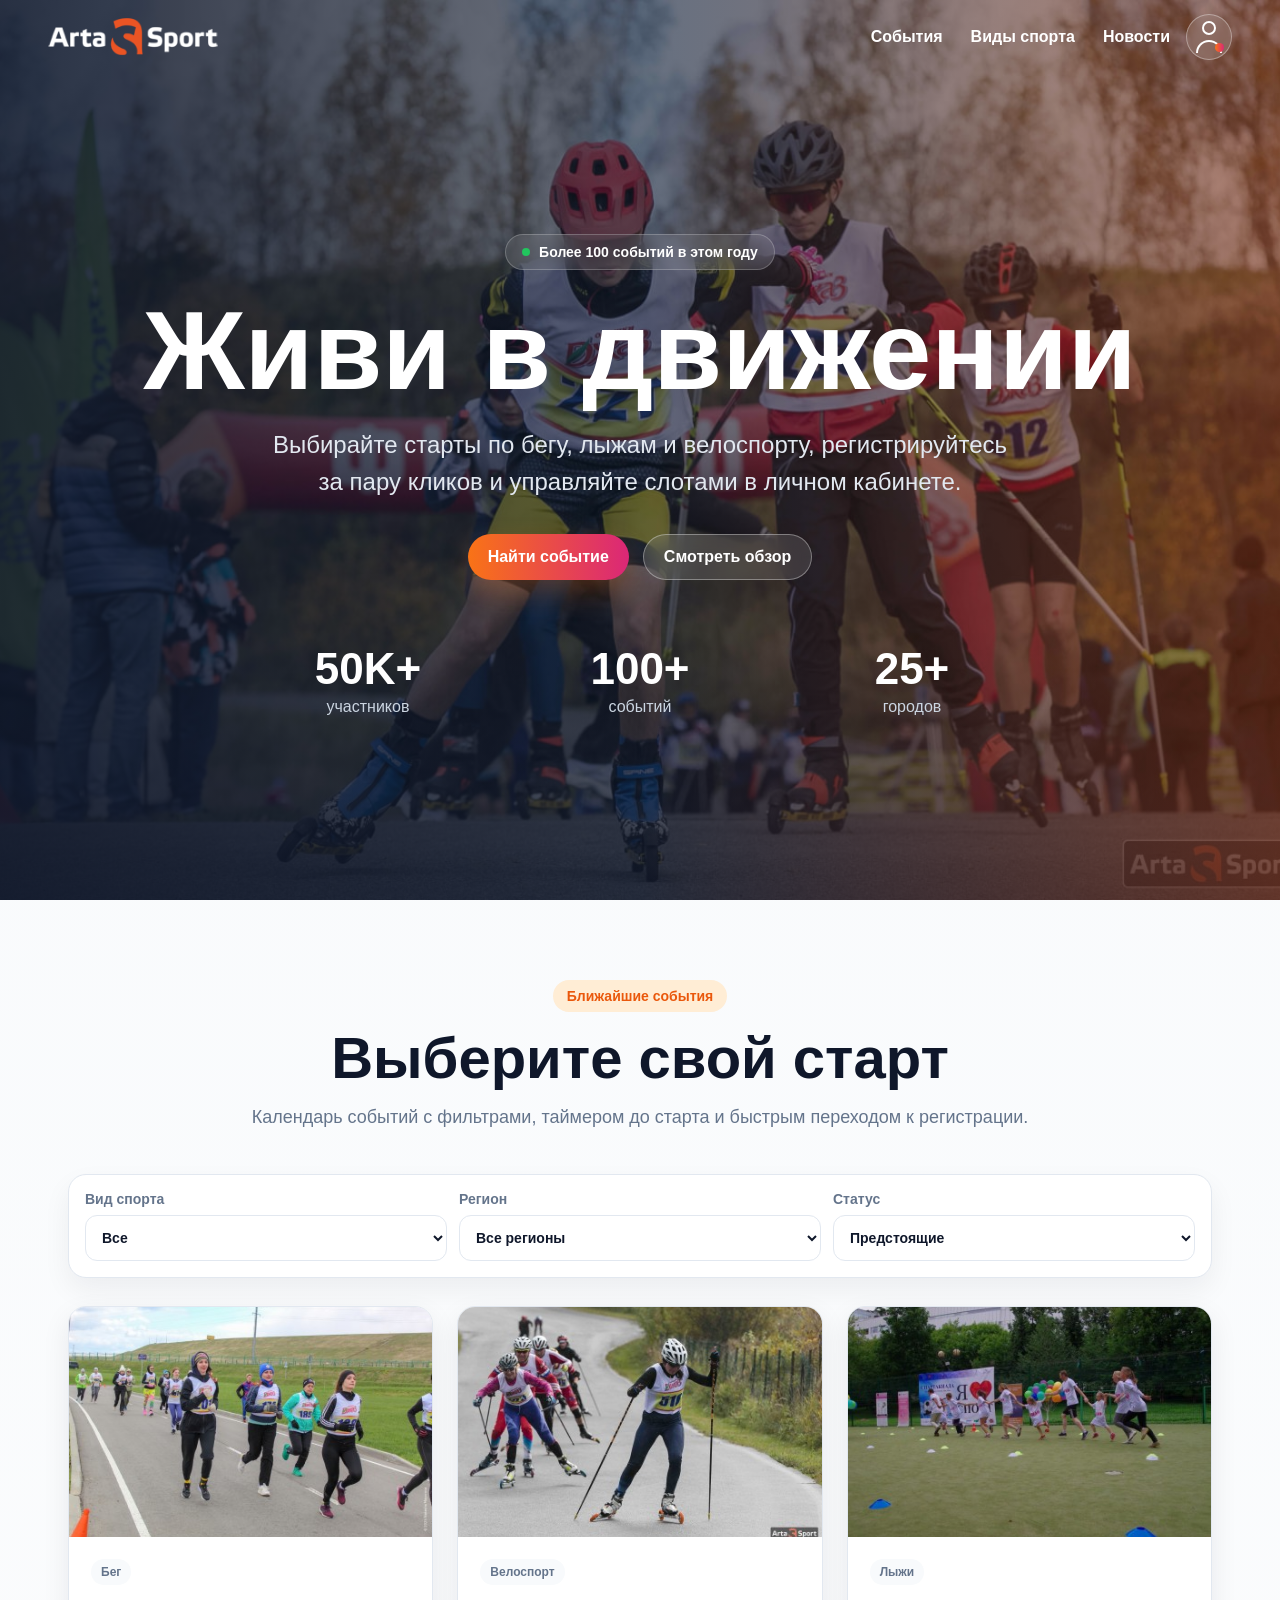
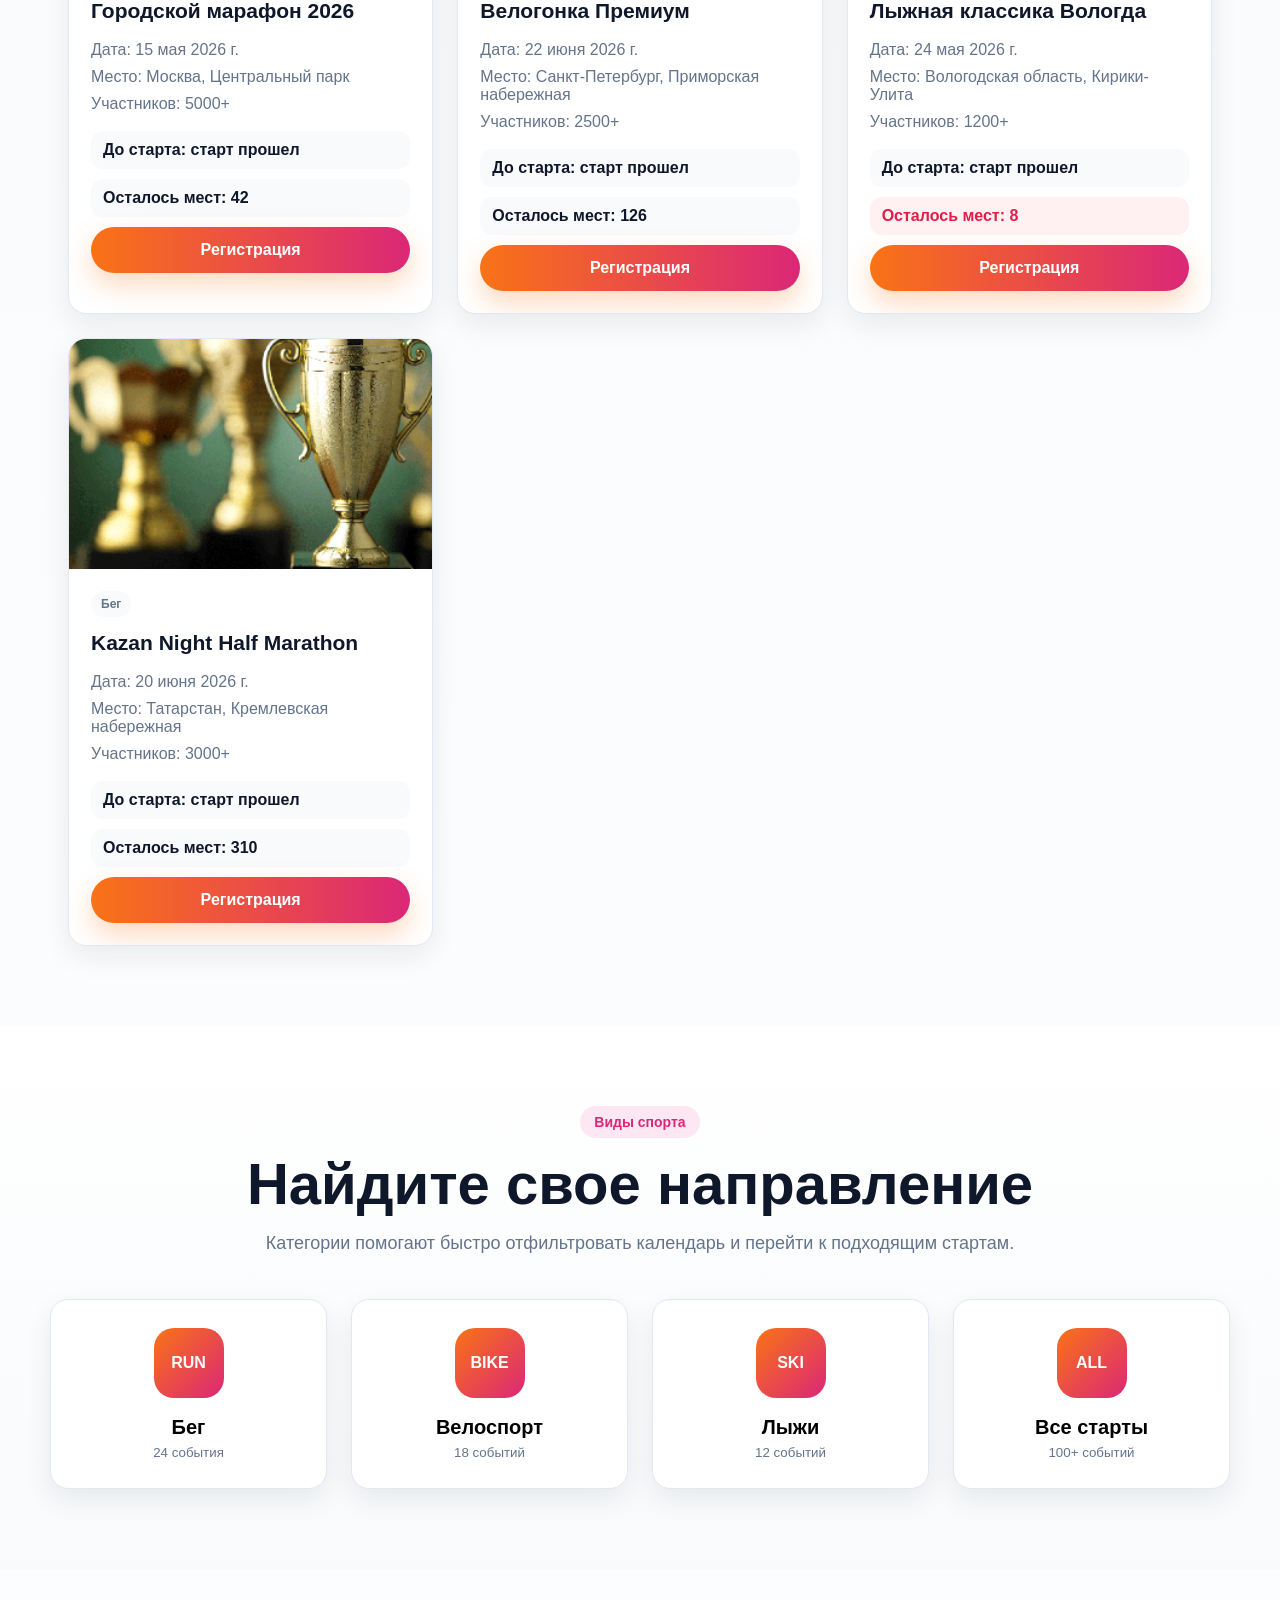
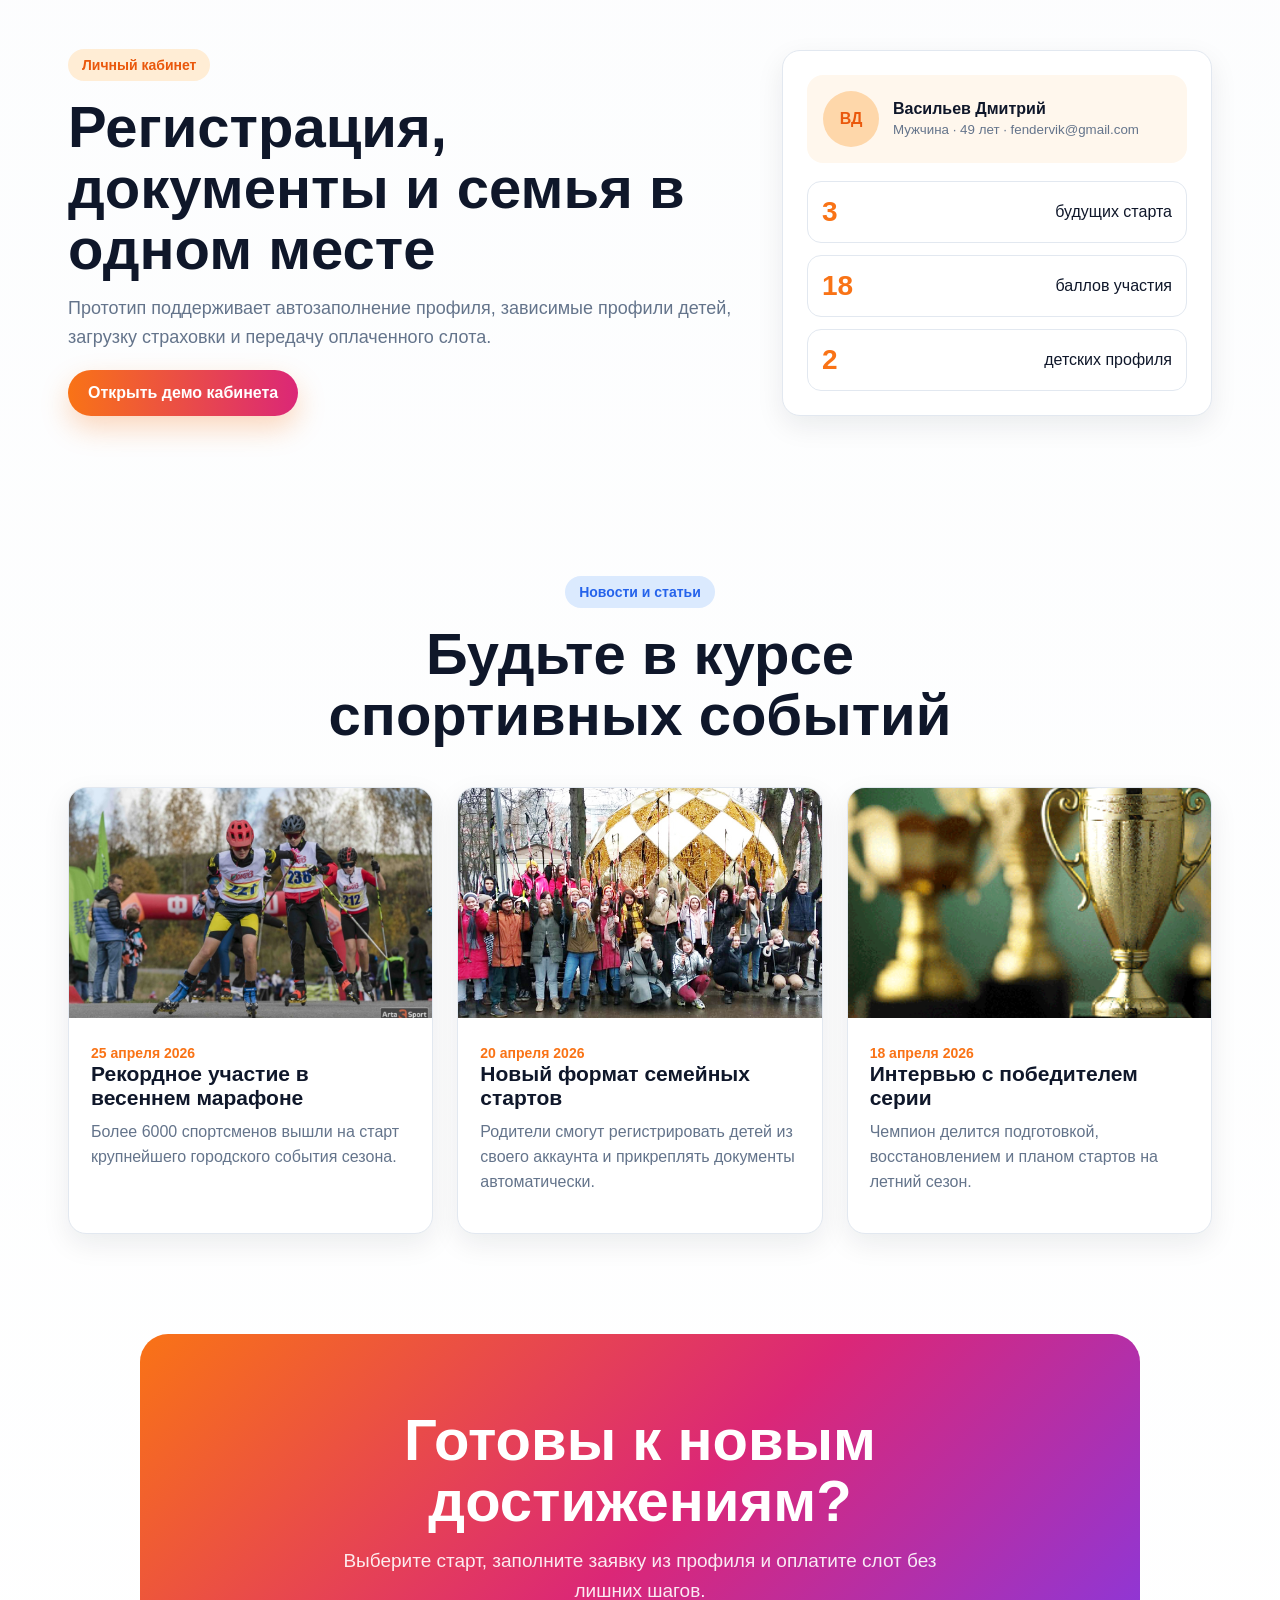
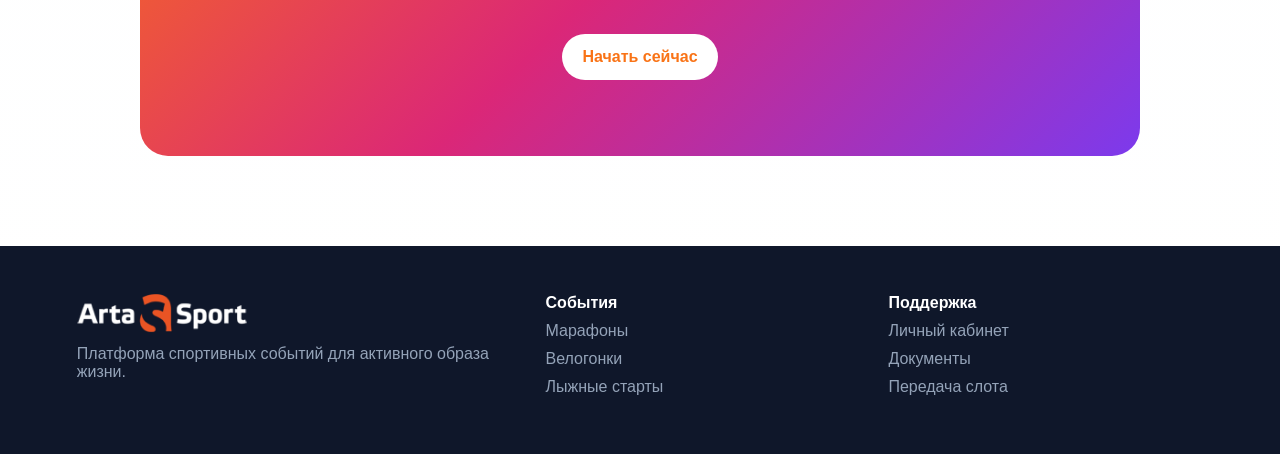
==== index.html @ 7f474906 "Add files via upload" ====
<!doctype html>
<html lang="ru">
<head>
  <meta charset="utf-8">
  <meta name="viewport" content="width=device-width, initial-scale=1">
  <title>ARTA Sport — спортивные события</title>
  <link rel="stylesheet" href="prototype.css">
</head>
<body class="home-page">
  <header class="site-header">
    <a class="brand" href="#top" aria-label="ARTA Sport">
      <img class="logo-img" src="src/logo_1.png" alt="Arta Sport">
    </a>
    <nav class="desktop-nav" aria-label="Основная навигация">
      <a href="#events">События</a>
      <a href="#sports">Виды спорта</a>
      <a href="#news">Новости</a>
    </nav>
    <div class="account-menu">
      <button class="account-icon" type="button" aria-label="Личный кабинет" aria-expanded="false">
        <span></span>
      </button>
      <div class="account-dropdown" aria-label="Меню личного кабинета">
        <a class="account-primary" href="lk.html">Открыть личный кабинет</a>
        <a href="lk.html#profile">Профиль</a>
        <a href="lk.html#documents">Документы</a>
        <a href="lk.html#registrations">Регистрации</a>
      </div>
    </div>
    <button class="menu-toggle" type="button" aria-label="Открыть меню">☰</button>
  </header>

  <nav class="mobile-menu" aria-label="Мобильная навигация">
    <a href="#events">События</a>
    <a href="#sports">Виды спорта</a>
    <a href="#news">Новости</a>
    <a href="lk.html">Личный кабинет</a>
  </nav>

  <main id="top">
    <section class="hero">
      <div class="hero-media">
        <img src="src/imports/1440WLight/12c1e2c7563da31303ab1c49523794c71ae6664c.png" alt="Спортивный старт">
      </div>
      <div class="hero-overlay"></div>
      <div class="hero-content">
        <p class="hero-pill"><span></span> Более 100 событий в этом году</p>
        <h1>Живи в движении</h1>
        <p class="hero-text">Выбирайте старты по бегу, лыжам и велоспорту, регистрируйтесь за пару кликов и управляйте слотами в личном кабинете.</p>
        <div class="hero-actions">
          <button class="primary-btn" type="button" data-scroll="#events">Найти событие</button>
          <button class="glass-btn" type="button" data-open-modal="video">Смотреть обзор</button>
        </div>
        <div class="hero-stats">
          <div><strong>50K+</strong><span>участников</span></div>
          <div><strong>100+</strong><span>событий</span></div>
          <div><strong>25+</strong><span>городов</span></div>
        </div>
      </div>
    </section>

    <section class="section" id="events">
      <div class="section-head">
        <p class="label">Ближайшие события</p>
        <h2>Выберите свой старт</h2>
        <p>Календарь событий с фильтрами, таймером до старта и быстрым переходом к регистрации.</p>
      </div>

      <form class="filters" id="eventFilters">
        <label>Вид спорта
          <select id="sportFilter">
            <option value="all">Все</option>
            <option value="run">Бег</option>
            <option value="bike">Велоспорт</option>
            <option value="ski">Лыжи</option>
          </select>
        </label>
        <label>Регион
          <select id="regionFilter">
            <option value="all">Все регионы</option>
          </select>
        </label>
        <label>Статус
          <select id="statusFilter">
            <option value="upcoming">Предстоящие</option>
            <option value="past">Прошедшие</option>
            <option value="all">Все</option>
          </select>
        </label>
      </form>

      <div class="event-grid" id="eventGrid"></div>
    </section>

    <section class="section sports-section" id="sports">
      <div class="section-head">
        <p class="label pink">Виды спорта</p>
        <h2>Найдите свое направление</h2>
        <p>Категории помогают быстро отфильтровать календарь и перейти к подходящим стартам.</p>
      </div>
      <div class="sports-grid">
        <button class="sport-card" type="button" data-sport="run"><span>RUN</span><strong>Бег</strong><small>24 события</small></button>
        <button class="sport-card" type="button" data-sport="bike"><span>BIKE</span><strong>Велоспорт</strong><small>18 событий</small></button>
        <button class="sport-card" type="button" data-sport="ski"><span>SKI</span><strong>Лыжи</strong><small>12 событий</small></button>
        <button class="sport-card" type="button" data-sport="all"><span>ALL</span><strong>Все старты</strong><small>100+ событий</small></button>
      </div>
    </section>

    <section class="section account-preview" id="account">
      <div class="account-copy">
        <p class="label">Личный кабинет</p>
        <h2>Регистрация, документы и семья в одном месте</h2>
        <p>Прототип поддерживает автозаполнение профиля, зависимые профили детей, загрузку страховки и передачу оплаченного слота.</p>
        <button class="primary-btn" type="button" data-open-modal="account">Открыть демо кабинета</button>
      </div>
      <div class="preview-account-card">
        <div class="profile-line">
          <span>ВД</span>
          <div><strong>Васильев Дмитрий</strong><small>Мужчина · 49 лет · fendervik@gmail.com</small></div>
        </div>
        <div class="account-list">
          <div><strong>3</strong><span>будущих старта</span></div>
          <div><strong>18</strong><span>баллов участия</span></div>
          <div><strong>2</strong><span>детских профиля</span></div>
        </div>
      </div>
    </section>

    <section class="section" id="news">
      <div class="section-head">
        <p class="label blue">Новости и статьи</p>
        <h2>Будьте в курсе спортивных событий</h2>
      </div>
      <div class="news-grid">
        <article class="news-card">
          <img src="src/imports/1440WLight/6dd98ca0acaa339e158726df226104416d0648b6.png" alt="Участники на финише">
          <div><time>25 апреля 2026</time><h3>Рекордное участие в весеннем марафоне</h3><p>Более 6000 спортсменов вышли на старт крупнейшего городского события сезона.</p></div>
        </article>
        <article class="news-card">
          <img src="src/imports/1440WLight/70709b4fe4f01449ab339feb2339804b4a1bdff2.png" alt="Спортивная площадка">
          <div><time>20 апреля 2026</time><h3>Новый формат семейных стартов</h3><p>Родители смогут регистрировать детей из своего аккаунта и прикреплять документы автоматически.</p></div>
        </article>
        <article class="news-card">
          <img src="src/imports/1440WLight/453815ae6aaca94cfa7ba9935a5657c4abddffea.png" alt="Спортсмены">
          <div><time>18 апреля 2026</time><h3>Интервью с победителем серии</h3><p>Чемпион делится подготовкой, восстановлением и планом стартов на летний сезон.</p></div>
        </article>
      </div>
    </section>

    <section class="cta">
      <h2>Готовы к новым достижениям?</h2>
      <p>Выберите старт, заполните заявку из профиля и оплатите слот без лишних шагов.</p>
      <button class="light-btn" type="button" data-scroll="#events">Начать сейчас</button>
    </section>
  </main>

  <footer class="site-footer">
    <div>
      <img class="logo-img footer-logo" src="src/logo_1.png" alt="Arta Sport">
      <p>Платформа спортивных событий для активного образа жизни.</p>
    </div>
    <div>
      <strong>События</strong>
      <a href="#events">Марафоны</a>
      <a href="#events">Велогонки</a>
      <a href="#events">Лыжные старты</a>
    </div>
    <div>
      <strong>Поддержка</strong>
      <a href="#account">Личный кабинет</a>
      <a href="#account">Документы</a>
      <a href="#account">Передача слота</a>
    </div>
  </footer>

  <div class="modal" id="modal" aria-hidden="true">
    <div class="modal-backdrop" data-close-modal></div>
    <div class="modal-card">
      <button class="modal-close" type="button" data-close-modal aria-label="Закрыть">×</button>
      <h2 id="modalTitle"></h2>
      <div id="modalBody"></div>
    </div>
  </div>

  <div class="toast" id="toast" role="status" aria-live="polite"></div>

  <script src="https://code.jquery.com/jquery-3.7.1.min.js"></script>
  <script>
    window.jQuery || document.write('<script src="prototype-jquery-fallback.js"><\/script>');
  </script>
  <script src="prototype.js"></script>
</body>
</html>
---- prototype.css ----
﻿:root {
  --bg: #f8fafc;
  --ink: #0f172a;
  --muted: #64748b;
  --line: #e2e8f0;
  --orange: #f97316;
  --pink: #db2777;
  --blue: #2563eb;
  --green: #16a34a;
  --card: #ffffff;
  --radius: 18px;
  --shadow: 0 20px 45px rgba(15, 23, 42, .12);
}

* {
  box-sizing: border-box;
}

html {
  scroll-behavior: smooth;
}

body {
  margin: 0;
  background: linear-gradient(180deg, #f8fafc, #ffffff);
  color: var(--ink);
  font-family: Inter, Arial, sans-serif;
}

button,
select,
input {
  font: inherit;
}

button {
  cursor: pointer;
}

a {
  color: inherit;
  text-decoration: none;
}

.site-header {
  position: fixed;
  top: 0;
  right: 0;
  left: 0;
  z-index: 30;
  display: flex;
  align-items: center;
  justify-content: space-between;
  gap: 16px;
  min-height: 74px;
  padding: 14px clamp(18px, 4vw, 48px);
  color: #ffffff;
  transition: background .2s ease, box-shadow .2s ease, color .2s ease;
}

.site-header.is-scrolled {
  background: rgba(15, 23, 42, .92);
  color: #ffffff;
  box-shadow: 0 8px 26px rgba(15, 23, 42, .22);
  backdrop-filter: blur(14px);
}

.logo-img {
  display: block;
  width: 170px;
  height: auto;
}

.site-header.is-scrolled .logo-img {
  filter: drop-shadow(0 1px 1px rgba(15, 23, 42, .18));
}

.footer-logo {
  margin-bottom: 12px;
}

.desktop-nav {
  display: none;
  align-items: center;
  gap: 28px;
  margin-left: auto;
}

.desktop-nav a {
  color: currentColor;
  font-weight: 700;
}

.account-menu {
  position: relative;
  display: none;
}

.account-icon {
  position: relative;
  display: grid;
  width: 46px;
  height: 46px;
  place-items: center;
  border: 1px solid rgba(255, 255, 255, .35);
  border-radius: 50%;
  background: rgba(255, 255, 255, .12);
  color: currentColor;
  backdrop-filter: blur(10px);
}

.site-header.is-scrolled .account-icon {
  border-color: rgba(255, 255, 255, .28);
  background: rgba(255, 255, 255, .1);
}

.account-icon::before,
.account-icon::after,
.account-icon span {
  content: "";
  display: block;
  border: 2px solid currentColor;
}

.account-icon::before {
  width: 10px;
  height: 10px;
  border-radius: 50%;
}

.account-icon::after {
  width: 22px;
  height: 11px;
  margin-top: -4px;
  border-radius: 18px 18px 0 0;
  border-bottom: 0;
}

.account-icon span {
  position: absolute;
  right: 7px;
  bottom: 7px;
  width: 9px;
  height: 9px;
  border: 0;
  border-radius: 50%;
  background: linear-gradient(90deg, var(--orange), var(--pink));
}

.account-dropdown {
  position: absolute;
  top: calc(100% + 12px);
  right: 0;
  display: none;
  width: 250px;
  border: 1px solid var(--line);
  border-radius: 16px;
  padding: 8px;
  background: #ffffff;
  color: var(--ink);
  box-shadow: var(--shadow);
}

.account-dropdown.is-open {
  display: grid;
}

.account-dropdown a {
  border-radius: 12px;
  padding: 12px 14px;
  color: var(--ink);
  font-weight: 800;
}

.account-dropdown a:hover {
  background: #f1f5f9;
}

.account-dropdown .account-primary {
  margin-bottom: 4px;
  background: linear-gradient(90deg, var(--orange), var(--pink));
  color: #ffffff;
}

.header-action,
.primary-btn,
.glass-btn,
.light-btn {
  display: inline-flex;
  align-items: center;
  justify-content: center;
  min-height: 46px;
  border-radius: 999px;
  padding: 0 20px;
  font-weight: 800;
}

.header-action,
.primary-btn {
  border: 0;
  background: linear-gradient(90deg, var(--orange), var(--pink));
  color: #ffffff;
  box-shadow: 0 12px 28px rgba(249, 115, 22, .28);
}

.glass-btn {
  border: 1px solid rgba(255, 255, 255, .35);
  background: rgba(255, 255, 255, .12);
  color: #ffffff;
  backdrop-filter: blur(10px);
}

.light-btn {
  border: 0;
  background: #ffffff;
  color: var(--orange);
}

.menu-toggle {
  display: grid;
  width: 44px;
  height: 44px;
  place-items: center;
  border: 1px solid rgba(255, 255, 255, .35);
  border-radius: 12px;
  background: rgba(255, 255, 255, .12);
  color: currentColor;
  font-size: 22px;
}

.mobile-menu {
  position: fixed;
  top: 74px;
  right: 14px;
  left: 14px;
  z-index: 29;
  display: none;
  border: 1px solid var(--line);
  border-radius: 16px;
  padding: 10px;
  background: #ffffff;
  box-shadow: var(--shadow);
}

.mobile-menu.is-open {
  display: grid;
}

.mobile-menu a {
  border-radius: 12px;
  padding: 14px;
  color: var(--ink);
  font-weight: 800;
}

.mobile-menu a:hover {
  background: #f1f5f9;
}

.hero {
  position: relative;
  min-height: 100vh;
  display: grid;
  place-items: center;
  overflow: hidden;
  padding: 110px 18px 60px;
  color: #ffffff;
  text-align: center;
}

.hero-media,
.hero-overlay {
  position: absolute;
  inset: 0;
}

.hero-media img {
  width: 100%;
  height: 100%;
  object-fit: cover;
}

.hero-overlay {
  background:
    linear-gradient(90deg, rgba(15, 23, 42, .88), rgba(15, 23, 42, .58), rgba(124, 45, 18, .58)),
    linear-gradient(180deg, transparent 70%, rgba(15, 23, 42, .58));
}

.hero-content {
  position: relative;
  z-index: 1;
  width: min(1040px, 100%);
}

.hero-pill {
  display: inline-flex;
  align-items: center;
  gap: 9px;
  margin: 0 0 28px;
  border: 1px solid rgba(255, 255, 255, .22);
  border-radius: 999px;
  padding: 9px 16px;
  background: rgba(255, 255, 255, .1);
  backdrop-filter: blur(12px);
  color: #ffffff;
  font-size: 14px;
  font-weight: 700;
}

.hero-pill span {
  width: 8px;
  height: 8px;
  border-radius: 50%;
  background: #22c55e;
}

h1,
h2,
h3,
p {
  margin-top: 0;
}

h1 {
  margin-bottom: 22px;
  font-size: clamp(48px, 12vw, 112px);
  line-height: .95;
  font-weight: 900;
  letter-spacing: 0;
}

h2 {
  margin-bottom: 14px;
  font-size: clamp(32px, 6vw, 58px);
  line-height: 1.05;
  font-weight: 900;
}

h3 {
  margin-bottom: 10px;
  font-size: 21px;
}

.hero-text {
  width: min(760px, 100%);
  margin: 0 auto 34px;
  color: #e2e8f0;
  font-size: clamp(18px, 2vw, 24px);
  line-height: 1.55;
}

.hero-actions {
  display: flex;
  flex-wrap: wrap;
  justify-content: center;
  gap: 14px;
}

.hero-stats {
  display: grid;
  grid-template-columns: repeat(3, 1fr);
  gap: clamp(12px, 5vw, 56px);
  width: min(760px, 100%);
  margin: 64px auto 0;
}

.hero-stats strong,
.hero-stats span {
  display: block;
}

.hero-stats strong {
  font-size: clamp(28px, 5vw, 44px);
}

.hero-stats span {
  margin-top: 4px;
  color: #cbd5e1;
}

.section {
  width: min(1180px, 100%);
  margin: 0 auto;
  padding: 80px 18px;
}

.section-head {
  width: min(780px, 100%);
  margin: 0 auto 42px;
  text-align: center;
}

.section-head p:not(.label) {
  color: var(--muted);
  font-size: 18px;
  line-height: 1.6;
}

.label {
  display: inline-flex;
  margin-bottom: 16px;
  border-radius: 999px;
  padding: 8px 14px;
  background: #ffedd5;
  color: #ea580c;
  font-size: 14px;
  font-weight: 900;
}

.label.pink {
  background: #fce7f3;
  color: #db2777;
}

.label.blue {
  background: #dbeafe;
  color: var(--blue);
}

.filters {
  display: grid;
  gap: 12px;
  margin-bottom: 28px;
  border: 1px solid var(--line);
  border-radius: var(--radius);
  padding: 16px;
  background: var(--card);
  box-shadow: 0 12px 28px rgba(15, 23, 42, .06);
}

label {
  display: grid;
  gap: 8px;
  color: var(--muted);
  font-size: 14px;
  font-weight: 800;
  text-align: left;
}

select,
input {
  width: 100%;
  min-height: 46px;
  border: 1px solid var(--line);
  border-radius: 12px;
  padding: 0 12px;
  background: #ffffff;
  color: var(--ink);
}

.event-grid,
.sports-grid,
.news-grid {
  display: grid;
  gap: 24px;
}

.event-card,
.sport-card,
.news-card,
.preview-account-card {
  overflow: hidden;
  border: 1px solid var(--line);
  border-radius: var(--radius);
  background: #ffffff;
  box-shadow: 0 10px 28px rgba(15, 23, 42, .08);
}

.event-card {
  display: flex;
  flex-direction: column;
}

.event-image,
.news-card img {
  width: 100%;
  height: 230px;
  object-fit: cover;
}

.event-body,
.news-card div {
  padding: 22px;
}

.event-badge {
  display: inline-flex;
  margin-bottom: 14px;
  border-radius: 999px;
  padding: 6px 10px;
  background: #f8fafc;
  color: var(--muted);
  font-size: 12px;
  font-weight: 900;
}

.event-meta {
  display: grid;
  gap: 9px;
  margin: 18px 0;
  color: var(--muted);
}

.event-meta span {
  display: flex;
  align-items: center;
  gap: 8px;
}

.event-footer {
  display: grid;
  gap: 10px;
  margin-top: auto;
}

.timer,
.seats {
  border-radius: 12px;
  padding: 10px 12px;
  background: #f8fafc;
  color: var(--ink);
  font-weight: 800;
}

.seats.low {
  background: #fff1f2;
  color: #e11d48;
}

.sports-section {
  width: 100%;
  max-width: none;
  background: linear-gradient(180deg, #ffffff, #f8fafc);
}

.sports-section > * {
  width: min(1180px, 100%);
  margin-left: auto;
  margin-right: auto;
}

.sport-card {
  min-height: 190px;
  padding: 26px;
  text-align: center;
}

.sport-card span {
  display: grid;
  width: 70px;
  height: 70px;
  place-items: center;
  margin: 0 auto 18px;
  border-radius: 20px;
  background: linear-gradient(135deg, var(--orange), var(--pink));
  color: #ffffff;
  font-weight: 900;
}

.sport-card strong,
.sport-card small {
  display: block;
}

.sport-card strong {
  margin-bottom: 6px;
  font-size: 20px;
}

.sport-card small {
  color: var(--muted);
}

.account-preview {
  display: grid;
  gap: 26px;
  align-items: center;
}

.account-copy p:not(.label) {
  color: var(--muted);
  font-size: 18px;
  line-height: 1.6;
}

.preview-account-card {
  padding: 24px;
}

.profile-line {
  display: flex;
  gap: 14px;
  align-items: center;
  border-radius: 16px;
  padding: 16px;
  background: #fff7ed;
}

.profile-line > span {
  display: grid;
  width: 56px;
  height: 56px;
  place-items: center;
  border-radius: 50%;
  background: #fed7aa;
  color: #ea580c;
  font-weight: 900;
}

.profile-line small {
  display: block;
  margin-top: 4px;
  color: var(--muted);
}

.account-list {
  display: grid;
  gap: 12px;
  margin-top: 18px;
}

.account-list div {
  display: flex;
  align-items: center;
  justify-content: space-between;
  border: 1px solid var(--line);
  border-radius: 14px;
  padding: 14px;
}

.account-list strong {
  font-size: 28px;
  color: var(--orange);
}

.news-card time {
  color: var(--orange);
  font-size: 14px;
  font-weight: 900;
}

.news-card p {
  color: var(--muted);
  line-height: 1.55;
}

.cta {
  width: min(1000px, calc(100% - 36px));
  margin: 20px auto 90px;
  border-radius: 28px;
  padding: clamp(38px, 7vw, 76px);
  background: linear-gradient(135deg, var(--orange), var(--pink), #7c3aed);
  color: #ffffff;
  text-align: center;
}

.cta p {
  width: min(650px, 100%);
  margin: 0 auto 28px;
  color: rgba(255, 255, 255, .9);
  font-size: 19px;
  line-height: 1.6;
}

.site-footer {
  display: grid;
  gap: 28px;
  padding: 48px 18px;
  background: #0f172a;
  color: #ffffff;
}

.site-footer > div {
  width: min(1180px, 100%);
}

.site-footer p,
.site-footer a {
  color: #94a3b8;
}

.site-footer a,
.site-footer strong {
  display: block;
  margin-bottom: 10px;
}

.modal {
  position: fixed;
  inset: 0;
  z-index: 60;
  display: none;
  align-items: center;
  justify-content: center;
  padding: 18px;
}

.modal.is-open {
  display: flex;
}

.modal-backdrop {
  position: absolute;
  inset: 0;
  background: rgba(15, 23, 42, .66);
}

.modal-card {
  position: relative;
  width: min(560px, 100%);
  max-height: 88vh;
  overflow-y: auto;
  border-radius: 20px;
  padding: 28px;
  background: #ffffff;
  box-shadow: var(--shadow);
}

.modal-close {
  position: absolute;
  top: 12px;
  right: 12px;
  width: 38px;
  height: 38px;
  border: 1px solid var(--line);
  border-radius: 12px;
  background: #ffffff;
  font-size: 24px;
}

.modal-list {
  display: grid;
  gap: 12px;
}

.modal-list div {
  border: 1px solid var(--line);
  border-radius: 14px;
  padding: 14px;
}

.registration-form {
  display: grid;
  gap: 14px;
}

.checks {
  display: grid;
  gap: 8px;
}

.checks label {
  display: flex;
  align-items: flex-start;
  gap: 9px;
  color: var(--ink);
}

.checks input {
  width: 18px;
  min-height: 18px;
}

.toast {
  position: fixed;
  right: 16px;
  bottom: 16px;
  left: 16px;
  z-index: 70;
  display: none;
  border-radius: 14px;
  padding: 14px 16px;
  background: var(--ink);
  color: #ffffff;
  box-shadow: var(--shadow);
  font-weight: 800;
}

.empty {
  border: 1px dashed var(--line);
  border-radius: var(--radius);
  padding: 24px;
  color: var(--muted);
  text-align: center;
}

@media (min-width: 720px) {
  .desktop-nav {
    display: flex;
  }

  .account-menu {
    display: block;
  }

  .menu-toggle,
  .mobile-menu {
    display: none !important;
  }

  .filters {
    grid-template-columns: repeat(3, 1fr);
  }

  .event-grid,
  .news-grid {
    grid-template-columns: repeat(2, minmax(0, 1fr));
  }

  .sports-grid {
    grid-template-columns: repeat(4, minmax(0, 1fr));
  }

  .account-preview {
    grid-template-columns: 1fr 430px;
  }

  .site-footer {
    grid-template-columns: 1.4fr 1fr 1fr;
    padding-left: clamp(24px, 6vw, 80px);
    padding-right: clamp(24px, 6vw, 80px);
  }
}

@media (min-width: 1060px) {
  .event-grid,
  .news-grid {
    grid-template-columns: repeat(3, minmax(0, 1fr));
  }
}

/* Personal cabinet shared page styles */
:root {
  --bg: #f8fafc;
  --ink: #0f172a;
  --muted: #64748b;
  --line: #e2e8f0;
  --card: #ffffff;
  --orange: #f97316;
  --pink: #db2777;
  --blue: #2563eb;
  --green: #16a34a;
  --radius: 18px;
  --shadow: 0 20px 45px rgba(15, 23, 42, .11);
}.lk-page * { box-sizing: border-box; }html { scroll-behavior: smooth; }body.lk-page {
  margin: 0;
  background:
    radial-gradient(circle at top left, rgba(249, 115, 22, .12), transparent 34%),
    linear-gradient(180deg, #f8fafc, #ffffff);
  color: var(--ink);
  font-family: Inter, Arial, sans-serif;
}.lk-page button, .lk-page input, .lk-page select { font: inherit; }.lk-page button { cursor: pointer; }.lk-page a { color: inherit; text-decoration: none; }.lk-page .mobile-header {
  position: sticky;
  top: 0;
  z-index: 30;
  display: flex;
  align-items: center;
  justify-content: space-between;
  min-height: 70px;
  border-bottom: 1px solid rgba(226, 232, 240, .8);
  padding: 12px 16px;
  background: rgba(255, 255, 255, .92);
  backdrop-filter: blur(14px);
}.lk-page .logo-img {
  display: block;
  width: 170px;
  height: auto;
}.lk-page .menu-btn {
  display: grid;
  width: 44px;
  height: 44px;
  place-items: center;
  border: 1px solid var(--line);
  border-radius: 12px;
  background: #ffffff;
  color: var(--ink);
  font-size: 22px;
}.lk-page .account-shell {
  display: grid;
  gap: 18px;
  width: min(1240px, 100%);
  margin: 0 auto;
  padding: 16px;
}.lk-page .sidebar {
  position: fixed;
  inset: 0 auto 0 0;
  z-index: 40;
  width: min(320px, 88vw);
  overflow-y: auto;
  padding: 22px 16px;
  background:
    linear-gradient(180deg, rgba(15, 23, 42, .96), rgba(15, 23, 42, .92)),
    #0f172a;
  color: #ffffff;
  transform: translateX(-105%);
  transition: transform .22s ease;
}body.lk-page.menu-open .sidebar { transform: translateX(0); }.lk-page .side-logo {
  display: grid;
  gap: 8px;
  margin-bottom: 22px;
  color: #cbd5e1;
  font-size: 13px;
  font-weight: 800;
  text-transform: uppercase;
}.lk-page .side-nav, .lk-page .side-footer { display: grid; gap: 7px; }.lk-page .side-footer {
  margin-top: 20px;
  border-top: 1px solid rgba(255, 255, 255, .12);
  padding-top: 16px;
}.lk-page .side-link {
  display: grid;
  grid-template-columns: 44px minmax(0, 1fr);
  align-items: center;
  min-height: 50px;
  border: 0;
  border-radius: 14px;
  padding: 0 12px 0 5px;
  background: transparent;
  color: #cbd5e1;
  text-align: left;
  font-weight: 800;
}.lk-page .side-link:hover, .lk-page .side-link.is-active {
  background: rgba(255, 255, 255, .1);
  color: #ffffff;
}.lk-page .side-link.is-active .nav-ico {
  background: linear-gradient(135deg, var(--orange), var(--pink));
  color: #ffffff;
}.lk-page .side-link.muted { color: #94a3b8; }.lk-page .nav-ico {
  display: grid;
  width: 34px;
  height: 34px;
  place-items: center;
  border-radius: 12px;
  background: rgba(255, 255, 255, .08);
  color: #e2e8f0;
  font-size: 11px;
  font-weight: 900;
}.lk-page .account-card {
  min-width: 0;
  border: 1px solid rgba(226, 232, 240, .92);
  border-radius: 26px;
  padding: clamp(22px, 4vw, 48px);
  background: rgba(255, 255, 255, .92);
  box-shadow: var(--shadow);
}.lk-page .back-home {
  display: inline-flex;
  align-items: center;
  min-height: 40px;
  margin-bottom: 18px;
  border-radius: 999px;
  padding: 0 14px;
  background: #f8fafc;
  color: var(--muted);
  font-size: 14px;
  font-weight: 900;
}.lk-page .back-home:hover {
  background: var(--ink);
  color: #ffffff;
}.lk-page .view { display: none; }.lk-page .view.is-visible { display: block; }.lk-page h1, .lk-page h2, .lk-page h3, .lk-page p { margin-top: 0; }.lk-page h1 {
  margin-bottom: 24px;
  font-size: clamp(34px, 5vw, 56px);
  line-height: 1.02;
  font-weight: 900;
}.lk-page h2 { margin-bottom: 0; font-size: clamp(25px, 4vw, 38px); line-height: 1.08; font-weight: 900; }.lk-page h3 { margin-bottom: 0; font-size: 20px; }.lk-page .page-kicker, .lk-page .eyebrow {
  display: inline-flex;
  margin: 0 0 12px;
  border-radius: 999px;
  padding: 7px 12px;
  background: #ffedd5;
  color: #ea580c;
  font-size: 12px;
  font-weight: 900;
  text-transform: uppercase;
}.lk-page .profile-summary {
  display: grid;
  grid-template-columns: auto 1fr;
  gap: 16px;
  align-items: center;
  margin-bottom: 18px;
  border: 1px solid #fed7aa;
  border-radius: 22px;
  padding: 18px;
  background: linear-gradient(135deg, #fff7ed, #ffffff);
}.lk-page .avatar {
  display: grid;
  width: 64px;
  height: 64px;
  place-items: center;
  border-radius: 50%;
  background: linear-gradient(135deg, var(--orange), var(--pink));
  color: #ffffff;
  font-size: 24px;
  font-weight: 900;
  box-shadow: 0 12px 25px rgba(249, 115, 22, .25);
}.lk-page .profile-text h2 { margin-bottom: 5px; font-size: 23px; }.lk-page .profile-text p, .lk-page .helper-text, .lk-page .document-card p, .lk-page .start-item p, .lk-page .event-subtitle, .lk-page .empty-state, .lk-page .mini-panel p, .lk-page .family-item p, .lk-page .rating-card p { color: var(--muted); }.lk-page .profile-text p { margin-bottom: 0; }.lk-page .primary-btn, .lk-page .ghost-btn, .lk-page .upload-btn, .lk-page .text-btn {
  display: inline-flex;
  align-items: center;
  justify-content: center;
  min-height: 44px;
  border-radius: 999px;
  padding: 0 18px;
  font-weight: 900;
}.lk-page .primary-btn {
  border: 0;
  background: linear-gradient(90deg, var(--orange), var(--pink));
  color: #ffffff;
  box-shadow: 0 12px 28px rgba(249, 115, 22, .25);
}.lk-page .primary-btn:disabled { cursor: not-allowed; background: #cbd5e1; box-shadow: none; }.lk-page .ghost-btn {
  border: 1px solid var(--line);
  background: #ffffff;
  color: var(--ink);
}.lk-page .text-btn {
  border: 0;
  background: transparent;
  color: var(--orange);
  padding: 0;
}.lk-page .metrics-grid {
  display: grid;
  gap: 14px;
  margin-bottom: 34px;
}.lk-page .metrics-grid article {
  border: 1px solid var(--line);
  border-radius: var(--radius);
  padding: 20px;
  background: #ffffff;
  box-shadow: 0 10px 28px rgba(15, 23, 42, .06);
}.lk-page .metrics-grid strong { display: block; color: var(--orange); font-size: 36px; line-height: 1; }.lk-page .metrics-grid span { display: block; margin-top: 6px; color: var(--muted); font-weight: 800; }.lk-page .block-title, .lk-page .panel-head, .lk-page .section-head, .lk-page .document-card, .lk-page .event-row, .lk-page .order-item, .lk-page .result-item {
  display: flex;
  gap: 14px;
}.lk-page .block-title, .lk-page .panel-head, .lk-page .section-head {
  align-items: center;
  justify-content: space-between;
  margin-bottom: 16px;
}.lk-page .partner-logo {
  color: var(--pink);
  font-size: 28px;
  font-weight: 900;
}.lk-page .insurance-grid, .lk-page .dashboard-grid, .lk-page .document-grid, .lk-page .training-grid, .lk-page .family-list, .lk-page .calendar-list, .lk-page .order-list, .lk-page .result-list {
  display: grid;
  gap: 14px;
}.lk-page .choice-card, .lk-page .mini-panel, .lk-page .document-card, .lk-page .event-row, .lk-page .order-item, .lk-page .result-item, .lk-page .family-item, .lk-page .rating-card, .lk-page .empty-state {
  border: 1px solid var(--line);
  border-radius: var(--radius);
  padding: 18px;
  background: #ffffff;
  box-shadow: 0 10px 28px rgba(15, 23, 42, .06);
}.lk-page .choice-card {
  min-height: 104px;
  color: var(--ink);
  text-align: left;
  font-size: 19px;
  font-weight: 900;
}.lk-page .choice-card:hover, .lk-page .choice-card.is-selected {
  border-color: rgba(249, 115, 22, .65);
  box-shadow: 0 16px 36px rgba(249, 115, 22, .16);
}.lk-page .deduction-banner {
  display: grid;
  gap: 22px;
  margin-top: 34px;
  border-radius: 24px;
  padding: clamp(24px, 5vw, 44px);
  background: linear-gradient(135deg, var(--orange), var(--pink), #7c3aed);
  color: #ffffff;
  overflow: hidden;
}.lk-page .deduction-banner .eyebrow { background: rgba(255, 255, 255, .16); color: #ffffff; }.lk-page .deduction-banner h3 { margin-bottom: 12px; font-size: 30px; }.lk-page .deduction-banner p { max-width: 520px; color: rgba(255, 255, 255, .88); line-height: 1.6; }.lk-page .deduction-banner .primary-btn { background: #ffffff; color: var(--orange); box-shadow: none; }.lk-page .banner-visual {
  display: grid;
  min-height: 150px;
  place-items: center;
  border: 1px solid rgba(255, 255, 255, .25);
  border-radius: 24px;
  background: rgba(255, 255, 255, .12);
  color: #ffffff;
  font-size: 86px;
  font-weight: 900;
}.lk-page .dashboard-grid { margin-top: 24px; }.lk-page .start-item, .lk-page .family-item {
  display: grid;
  gap: 8px;
  border-top: 1px solid var(--line);
  padding-top: 14px;
}.lk-page .start-item:first-child { border-top: 0; padding-top: 0; }.lk-page .start-item a, .lk-page .result-item a { color: var(--blue); font-weight: 900; }.lk-page .filters {
  display: grid;
  gap: 12px;
  margin-bottom: 18px;
  border: 1px solid var(--line);
  border-radius: var(--radius);
  padding: 16px;
  background: #f8fafc;
}.lk-page label {
  display: grid;
  gap: 8px;
  color: var(--muted);
  font-size: 13px;
  font-weight: 900;
}.lk-page input, .lk-page select {
  width: 100%;
  min-height: 46px;
  border: 1px solid var(--line);
  border-radius: 14px;
  padding: 0 12px;
  background: #ffffff;
  color: var(--ink);
}.lk-page .month-group { display: grid; gap: 10px; }.lk-page .month-title {
  width: fit-content;
  border-radius: 999px;
  padding: 8px 13px;
  background: var(--ink);
  color: #ffffff;
  font-size: 13px;
  font-weight: 900;
}.lk-page .event-row, .lk-page .order-item, .lk-page .result-item {
  align-items: stretch;
}.lk-page .event-main { display: flex; gap: 12px; }.lk-page .sport-icon, .lk-page .doc-icon {
  display: grid;
  flex: 0 0 auto;
  width: 48px;
  height: 48px;
  place-items: center;
  border-radius: 16px;
  background: #ffedd5;
  color: #ea580c;
  font-size: 12px;
  font-weight: 900;
}.lk-page .sport-icon.ski { background: #dbeafe; color: var(--blue); }.lk-page .sport-icon.bike { background: #dcfce7; color: var(--green); }.lk-page .event-title { margin-bottom: 6px; }.lk-page .meta-row { display: flex; flex-wrap: wrap; gap: 7px; margin-top: 10px; }.lk-page .pill {
  display: inline-flex;
  min-height: 29px;
  align-items: center;
  border-radius: 999px;
  padding: 0 10px;
  background: #f1f5f9;
  color: var(--muted);
  font-size: 12px;
  font-weight: 900;
}.lk-page .pill.hot { background: #ffe4e6; color: #e11d48; }.lk-page .pill.ok { background: #dcfce7; color: var(--green); }.lk-page .event-actions { display: grid; gap: 8px; }.lk-page .timer {
  display: grid;
  gap: 2px;
  border-radius: 14px;
  padding: 11px 13px;
  background: var(--ink);
  color: #ffffff;
}.lk-page .timer small { color: #cbd5e1; font-size: 11px; }.lk-page .document-card {
  align-items: center;
  justify-content: space-between;
  flex-wrap: wrap;
}.lk-page .upload-btn {
  position: relative;
  overflow: hidden;
  border: 1px solid var(--line);
  background: #ffffff;
  color: var(--ink);
}.lk-page .upload-btn input { position: absolute; inset: 0; opacity: 0; }.lk-page .rating-card strong { display: block; color: var(--orange); font-size: 72px; line-height: 1; }.lk-page .rating-card span { display: block; margin: 8px 0; font-weight: 900; }.lk-page .profile-form, .lk-page .drawer-form, .lk-page .registration-form { display: grid; gap: 14px; }.lk-page .drawer {
  position: fixed;
  inset: 0;
  z-index: 50;
  display: none;
}.lk-page .drawer.is-open { display: block; }.lk-page .drawer-backdrop { position: absolute; inset: 0; background: rgba(15, 23, 42, .62); }.lk-page .drawer-panel {
  position: absolute;
  right: 0;
  bottom: 0;
  left: 0;
  max-height: 90vh;
  overflow-y: auto;
  border-radius: 24px 24px 0 0;
  padding: 30px 18px;
  background: #ffffff;
}.lk-page .drawer-close {
  position: absolute;
  top: 12px;
  right: 12px;
  width: 38px;
  height: 38px;
  border: 1px solid var(--line);
  border-radius: 12px;
  background: #ffffff;
  font-size: 24px;
}.lk-page .price-box {
  display: grid;
  gap: 9px;
  border: 1px solid var(--line);
  border-radius: var(--radius);
  padding: 14px;
  background: #f8fafc;
}.lk-page .price-row { display: flex; justify-content: space-between; gap: 14px; }.lk-page .price-total { border-top: 1px solid var(--line); padding-top: 10px; font-size: 22px; font-weight: 900; }.lk-page .toast {
  position: fixed;
  right: 14px;
  bottom: 14px;
  left: 14px;
  z-index: 70;
  display: none;
  border-radius: 14px;
  padding: 14px 16px;
  background: var(--ink);
  color: #ffffff;
  box-shadow: var(--shadow);
  font-weight: 800;
}.lk-page .is-hidden { display: none; }@media (min-width: 720px) {.lk-page .mobile-header { display: none; }.lk-page .account-shell {
    grid-template-columns: 300px minmax(0, 1fr);
    gap: 22px;
    padding: 18px;
  }.lk-page .sidebar {
    position: sticky;
    top: 18px;
    width: auto;
    height: calc(100vh - 36px);
    border-radius: 26px;
    transform: none;
  }.lk-page .profile-summary { grid-template-columns: auto 1fr auto; }.lk-page .metrics-grid { grid-template-columns: repeat(3, minmax(0, 1fr)); }.lk-page .insurance-grid, .lk-page .dashboard-grid, .lk-page .document-grid, .lk-page .training-grid { grid-template-columns: repeat(2, minmax(0, 1fr)); }.lk-page .filters { grid-template-columns: repeat(3, minmax(0, 1fr)); }.lk-page .event-row, .lk-page .order-item, .lk-page .result-item { grid-template-columns: minmax(0, 1fr) 210px; align-items: center; }.lk-page .deduction-banner { grid-template-columns: minmax(0, 1fr) 240px; align-items: center; }.lk-page .drawer-panel {
    top: 0;
    bottom: 0;
    left: auto;
    width: min(480px, 92vw);
    max-height: none;
    border-radius: 0;
    padding: 38px 28px;
  }.lk-page .toast { left: auto; max-width: 380px; }
}@media (min-width: 1020px) {.lk-page .insurance-grid { grid-template-columns: repeat(3, minmax(0, 1fr)); }.lk-page .account-card { min-height: calc(100vh - 36px); }
}
/* Mobile overflow fixes for personal cabinet */
.lk-page .account-card,
.lk-page .sidebar,
.lk-page .profile-summary,
.lk-page .mini-panel,
.lk-page .document-card,
.lk-page .event-row,
.lk-page .order-item,
.lk-page .result-item,
.lk-page .family-item,
.lk-page .rating-card,
.lk-page .empty-state {
  min-width: 0;
}

.lk-page .account-card {
  overflow: hidden;
}

.lk-page .profile-text,
.lk-page .event-main,
.lk-page .event-actions,
.lk-page .profile-summary > div,
.lk-page .document-card > div,
.lk-page .family-item > div,
.lk-page .order-item > div,
.lk-page .result-item > div {
  min-width: 0;
}

.lk-page .profile-text h2,
.lk-page .profile-text p,
.lk-page .document-card h3,
.lk-page .document-card p,
.lk-page .event-title,
.lk-page .event-subtitle,
.lk-page .mini-panel h3,
.lk-page .mini-panel p,
.lk-page .family-item h3,
.lk-page .family-item p,
.lk-page .order-item h3,
.lk-page .order-item p,
.lk-page .result-item h3,
.lk-page .result-item p,
.lk-page .empty-state,
.lk-page .timer strong {
  overflow-wrap: anywhere;
  word-break: normal;
}

.lk-page .timer strong {
  display: block;
}

@media (max-width: 719px) {
  .lk-page .account-shell {
    padding: 14px;
  }

  .lk-page .account-card {
    border-radius: 22px;
    padding: 20px 14px;
  }

  .lk-page .profile-summary {
    grid-template-columns: auto minmax(0, 1fr);
    gap: 12px;
    padding: 14px;
  }

  .lk-page .profile-summary .ghost-btn {
    grid-column: 1 / -1;
    justify-self: start;
  }

  .lk-page .avatar {
    width: 48px;
    height: 48px;
  }

  .lk-page .metrics-grid,
  .lk-page .insurance-grid,
  .lk-page .dashboard-grid,
  .lk-page .document-grid,
  .lk-page .training-grid {
    grid-template-columns: 1fr;
  }

  .lk-page .deduction-banner {
    padding: 22px;
  }

  .lk-page .banner-visual {
    min-height: 118px;
  }

  .lk-page .event-row,
  .lk-page .order-item,
  .lk-page .result-item {
    grid-template-columns: 1fr;
  }

  .lk-page .event-main {
    align-items: flex-start;
  }

  .lk-page .event-actions {
    grid-template-columns: 1fr;
  }

  .lk-page .filters {
    padding: 14px;
  }

  .lk-page .drawer-panel {
    padding: 24px 18px;
  }
}
/* Dark mobile cabinet menu header */
@media (max-width: 719px) {
  .lk-page .mobile-header {
    border-bottom: 1px solid rgba(255, 255, 255, .12);
    background: #0f172a;
    color: #ffffff;
    box-shadow: 0 10px 26px rgba(15, 23, 42, .22);
    backdrop-filter: none;
  }

  .lk-page .mobile-header .logo-img {
    width: 160px;
  }

  .lk-page .mobile-header .menu-btn {
    border-color: rgba(255, 255, 255, .32);
    background: rgba(255, 255, 255, .12);
    color: #ffffff;
  }
}
/* Mobile cabinet drawer backdrop */
@media (max-width: 719px) {
  body.lk-page.menu-open::before {
    content: "";
    position: fixed;
    inset: 0;
    z-index: 35;
    background: rgba(15, 23, 42, .58);
  }

  .lk-page .sidebar {
    z-index: 40;
    box-shadow: 24px 0 60px rgba(15, 23, 42, .28);
  }
}
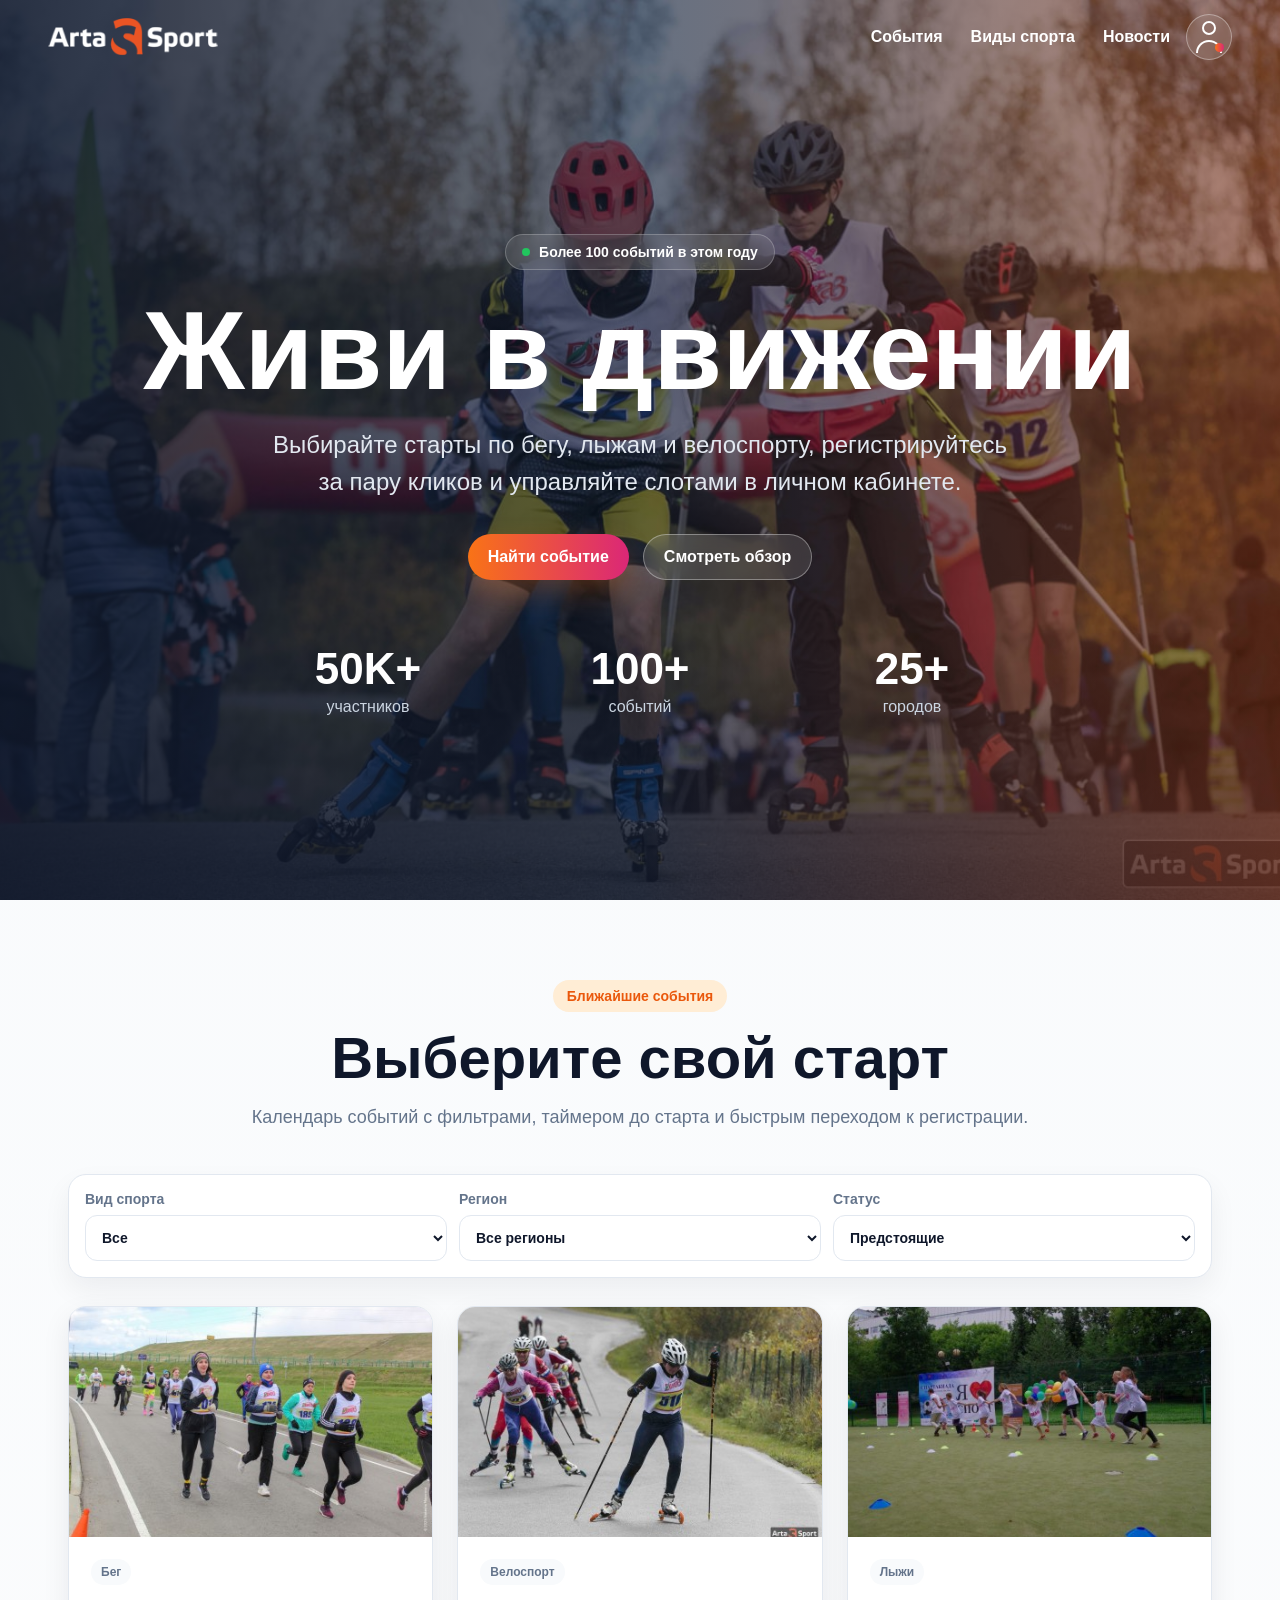
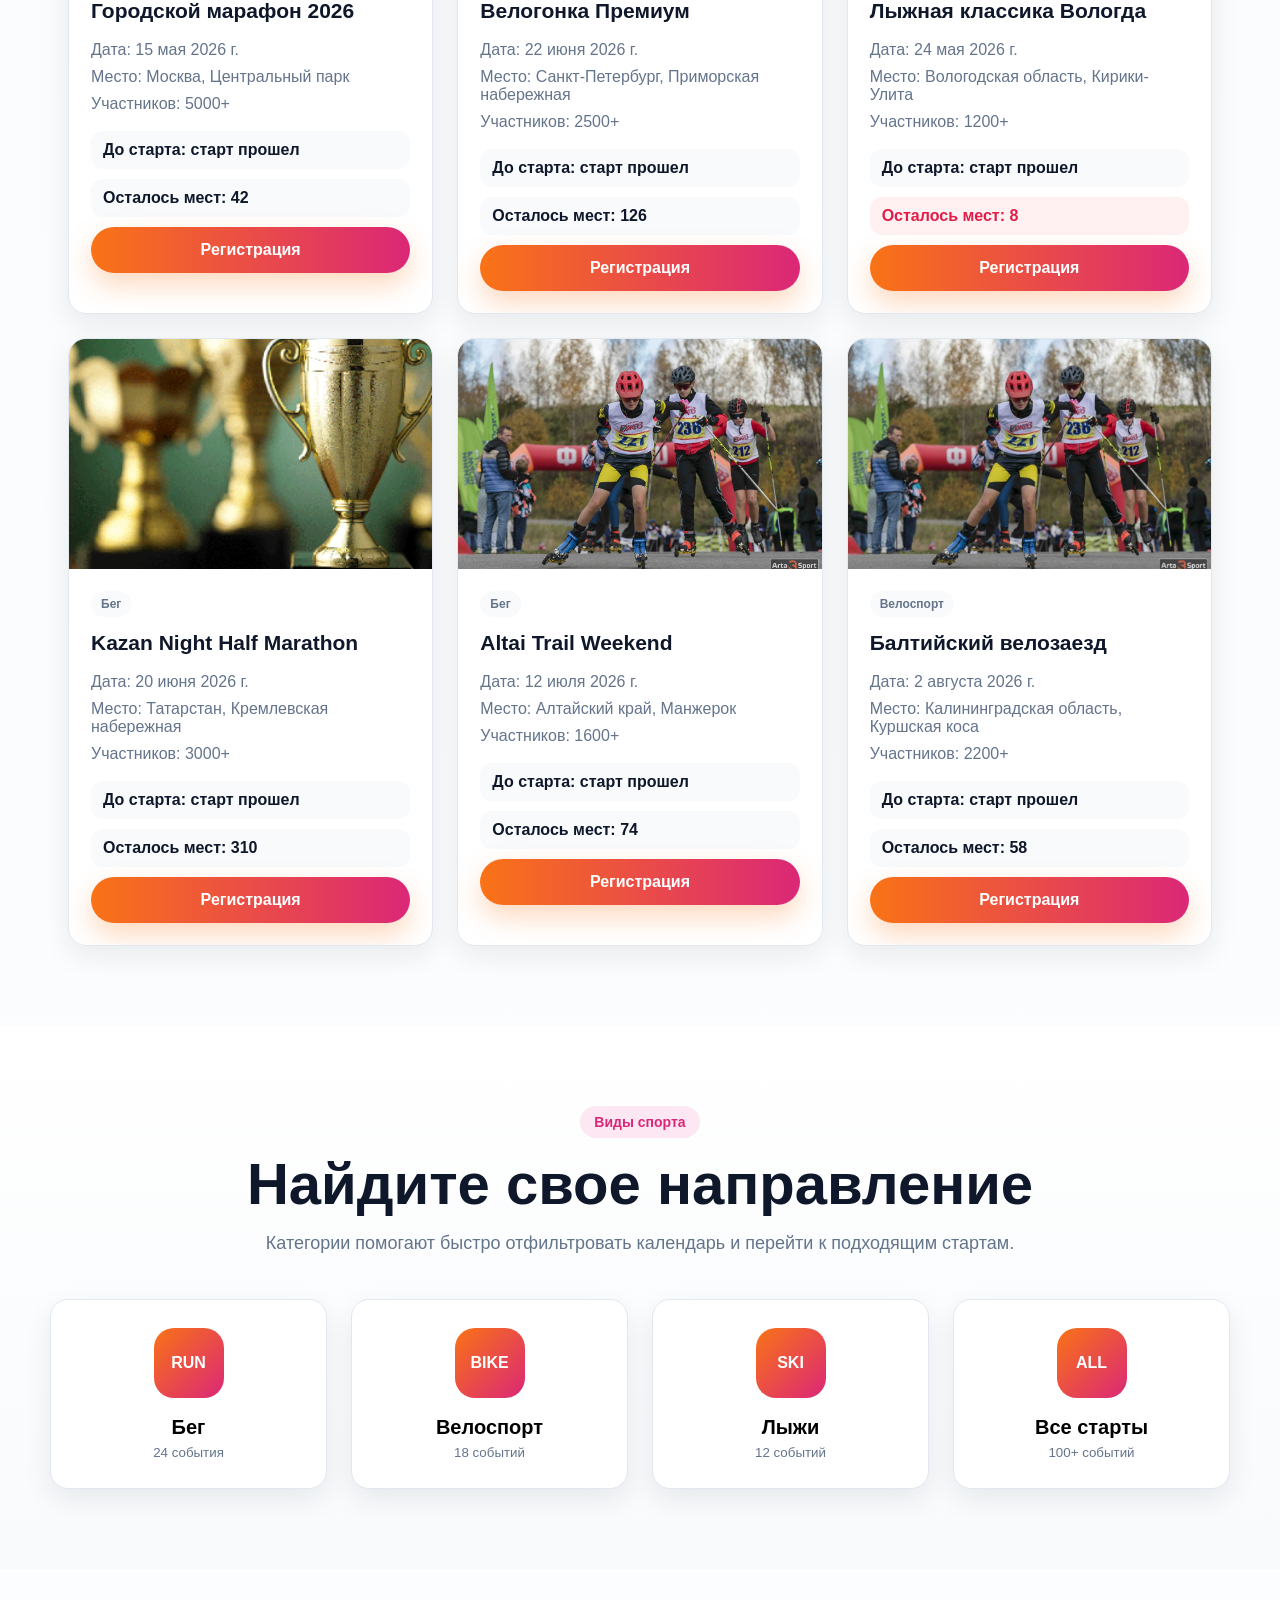
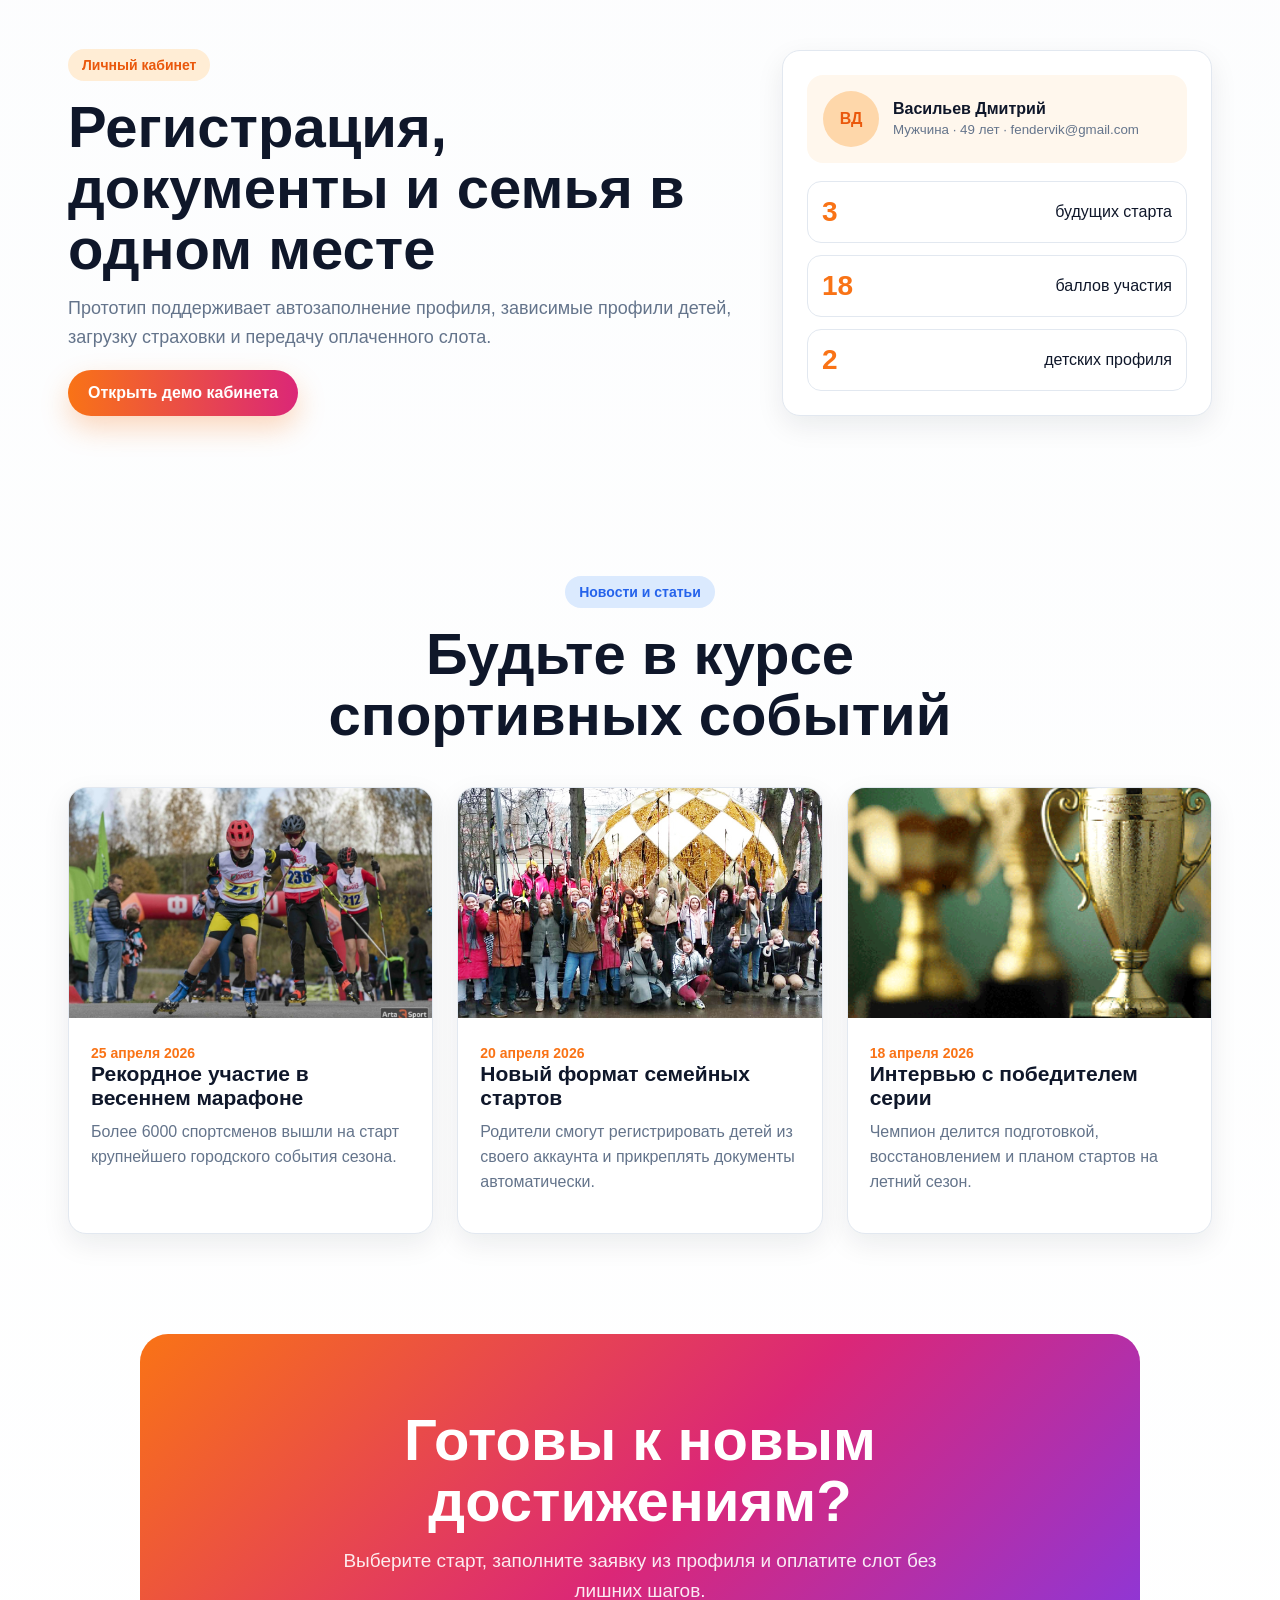
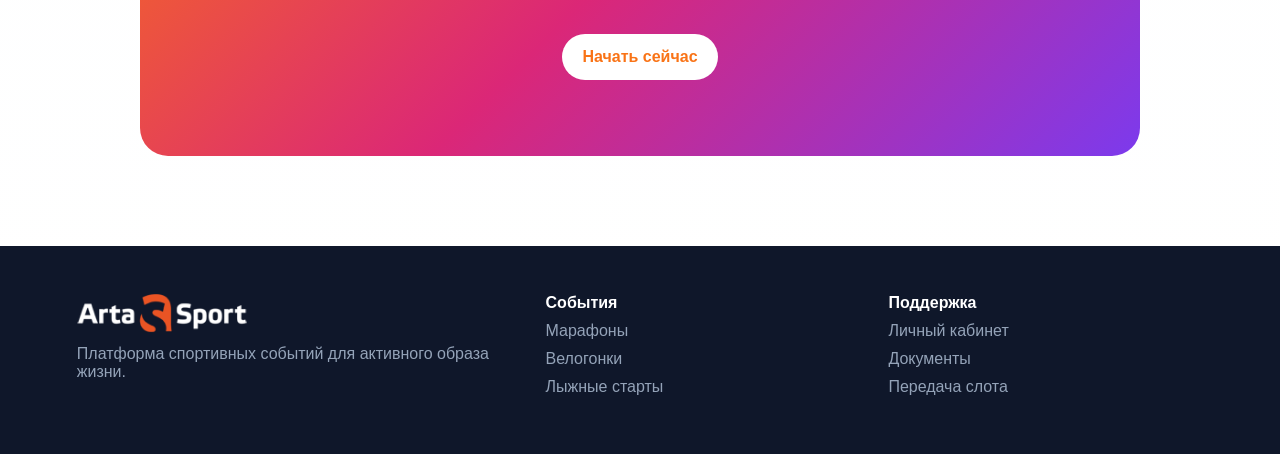
==== commit a67dfc79: "добав события" ====
--- a/index.html
+++ b/index.html
@@ -20,13 +20,13 @@
       <button class="account-icon" type="button" aria-label="Личный кабинет" aria-expanded="false">
         <span></span>
       </button>
-      <div class="account-dropdown" aria-label="Меню личного кабинета">
+      
+    </div><div class="account-dropdown" aria-label="Меню личного кабинета">
         <a class="account-primary" href="lk.html">Открыть личный кабинет</a>
         <a href="lk.html#profile">Профиль</a>
         <a href="lk.html#documents">Документы</a>
         <a href="lk.html#registrations">Регистрации</a>
       </div>
-    </div>
     <button class="menu-toggle" type="button" aria-label="Открыть меню">☰</button>
   </header>
 
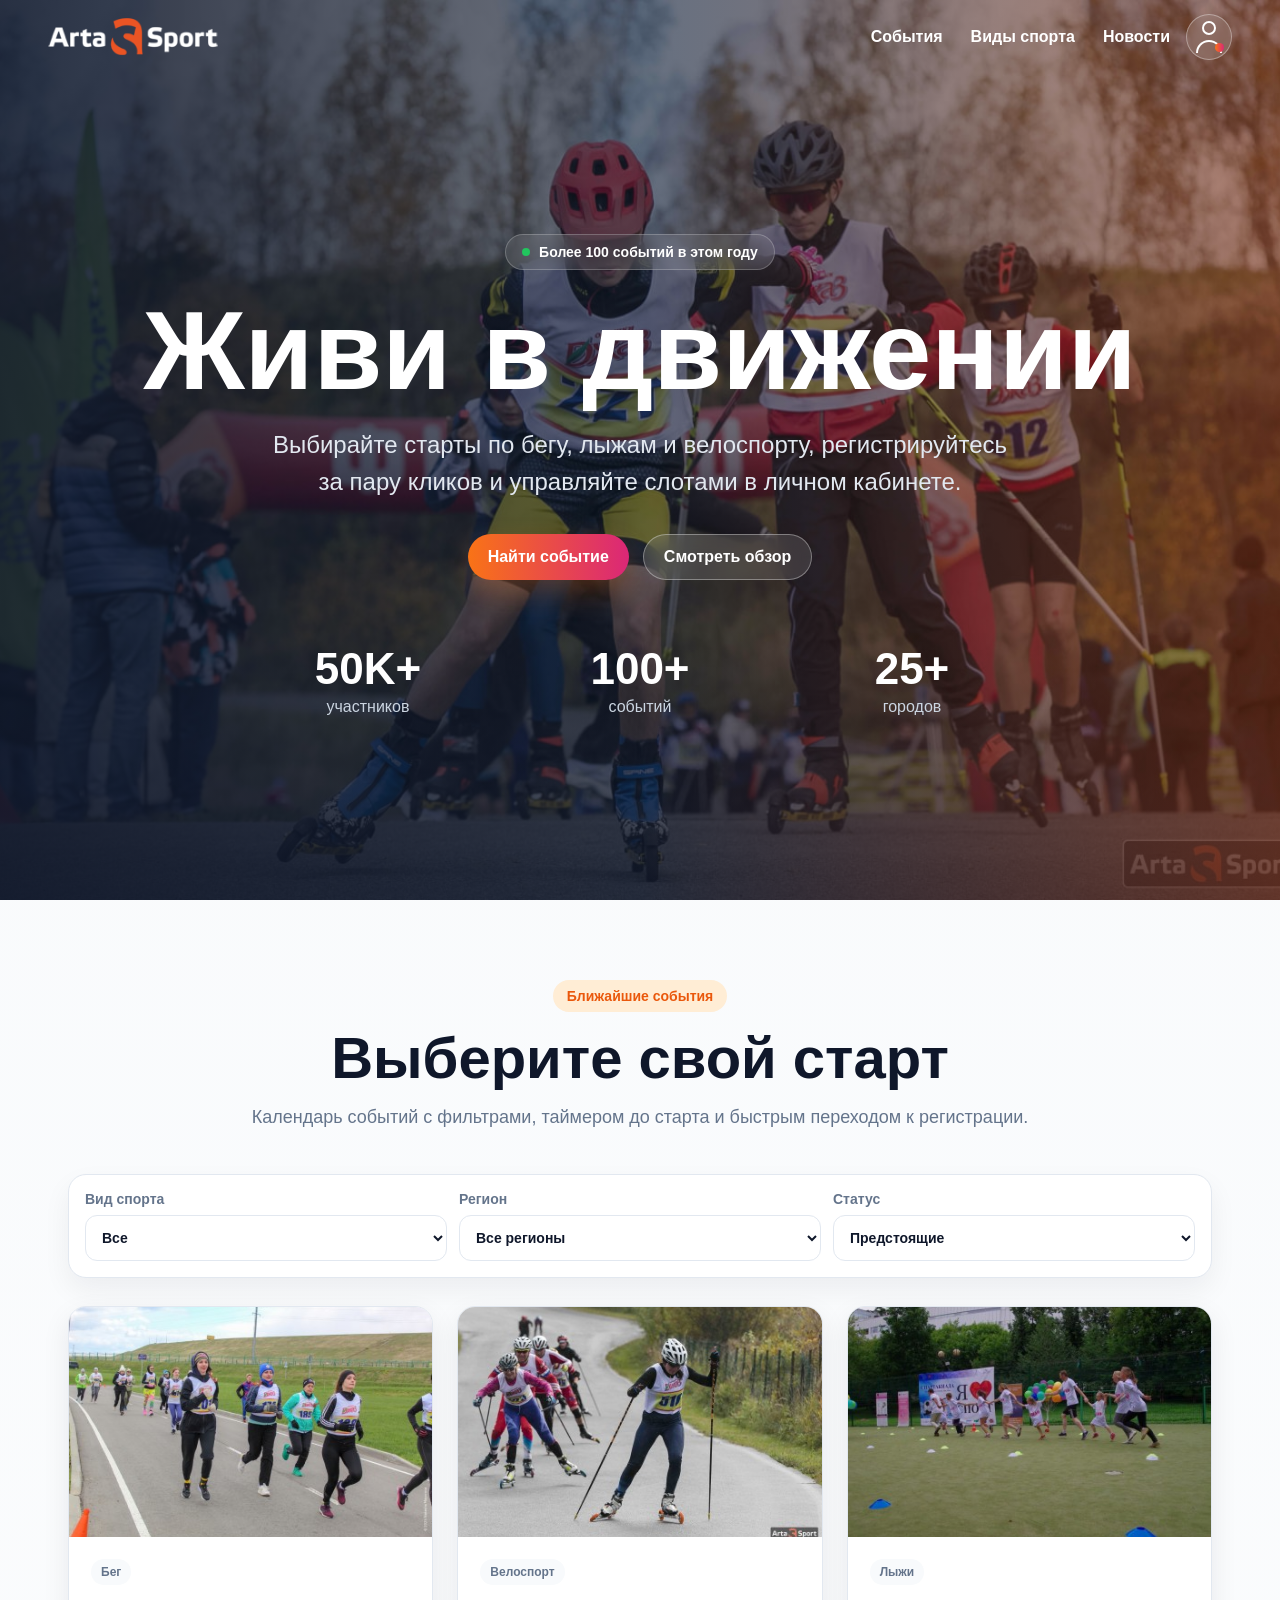
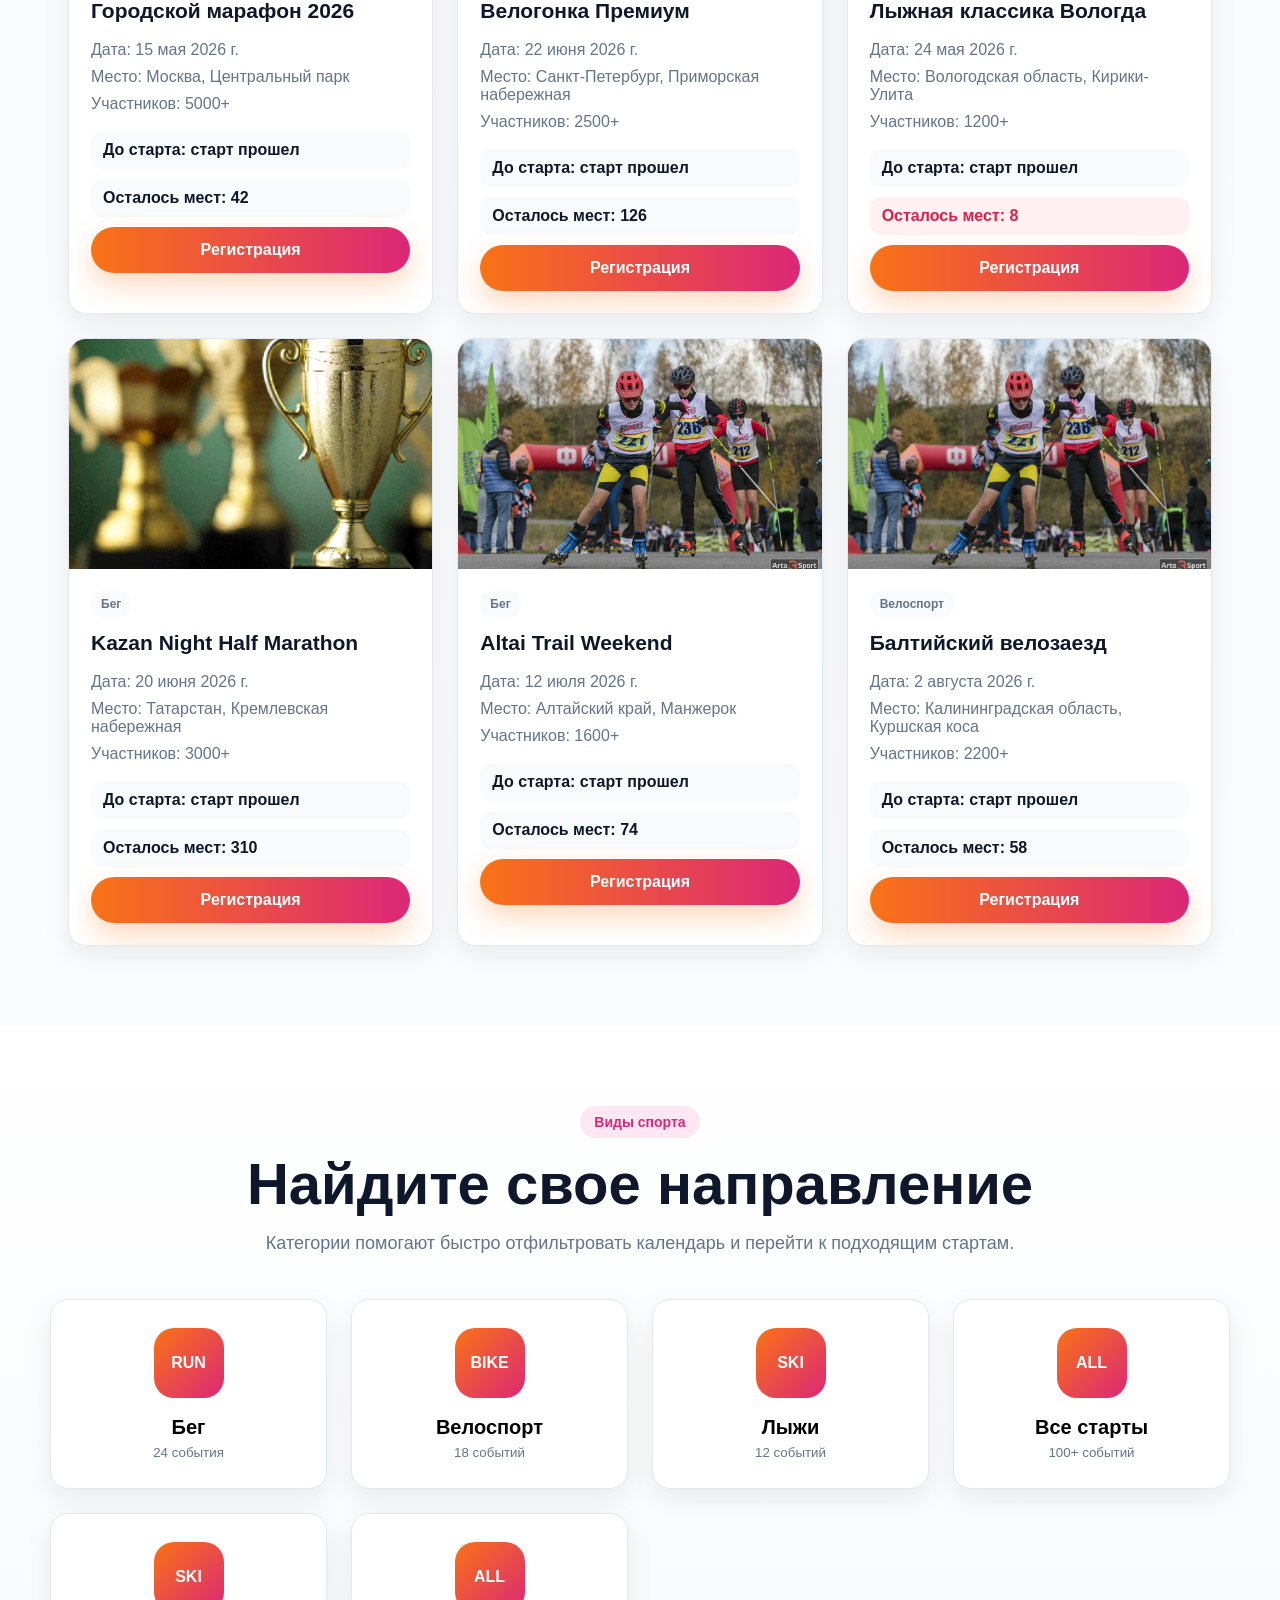
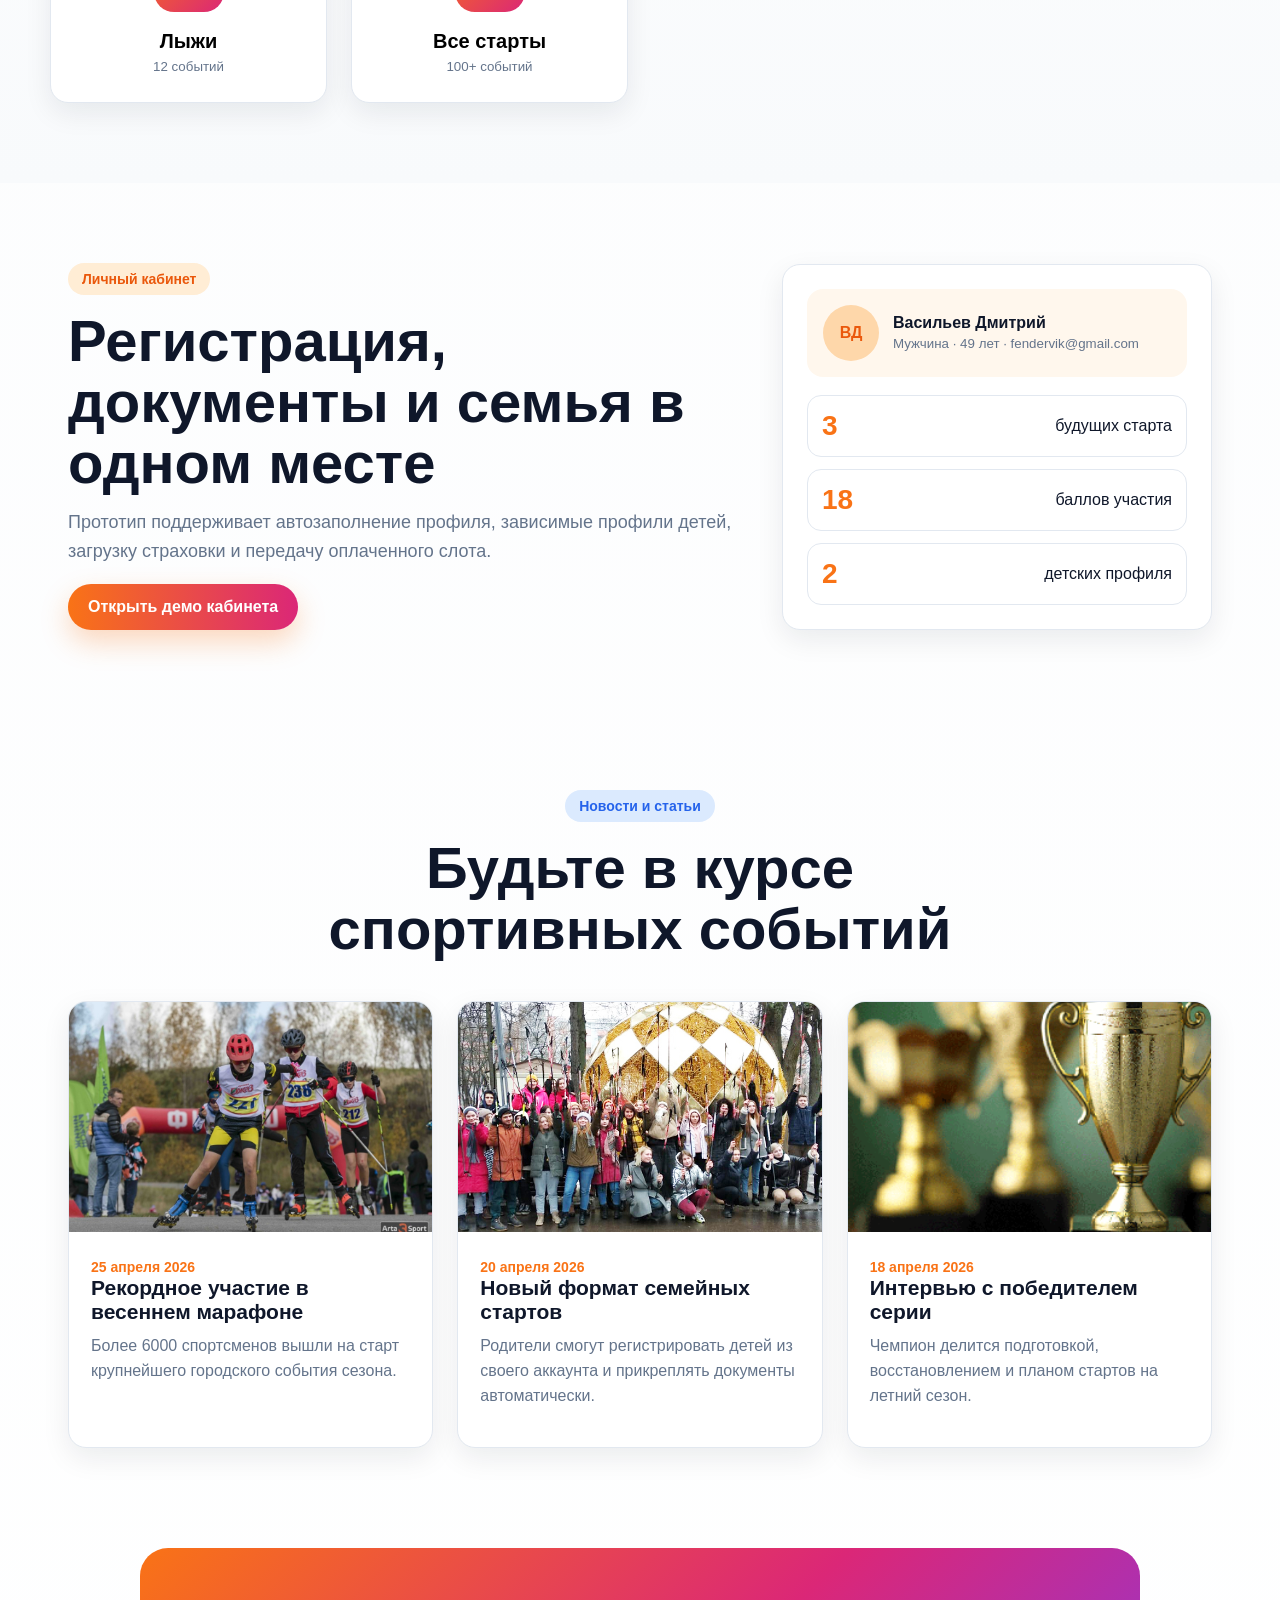
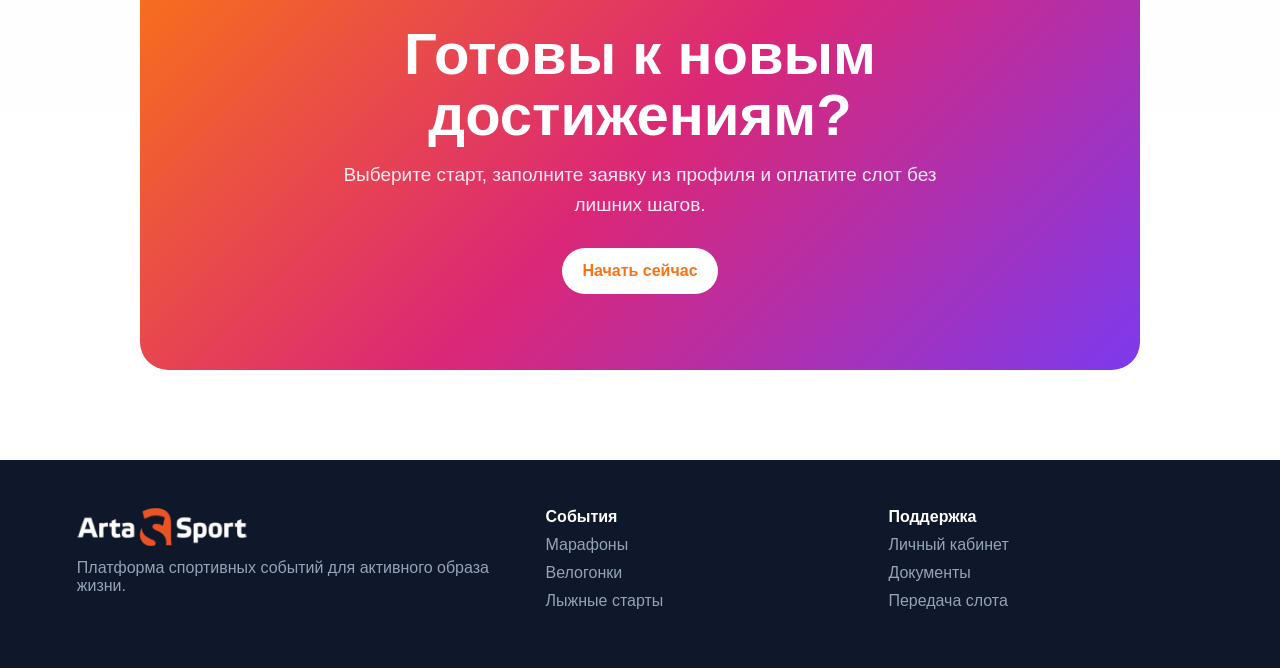
==== commit 1d0a91a9: "добавил события" ====
--- a/index.html
+++ b/index.html
@@ -103,6 +103,8 @@
         <button class="sport-card" type="button" data-sport="bike"><span>BIKE</span><strong>Велоспорт</strong><small>18 событий</small></button>
         <button class="sport-card" type="button" data-sport="ski"><span>SKI</span><strong>Лыжи</strong><small>12 событий</small></button>
         <button class="sport-card" type="button" data-sport="all"><span>ALL</span><strong>Все старты</strong><small>100+ событий</small></button>
+        <button class="sport-card" type="button" data-sport="ski"><span>SKI</span><strong>Лыжи</strong><small>12 событий</small></button>
+        <button class="sport-card" type="button" data-sport="all"><span>ALL</span><strong>Все старты</strong><small>100+ событий</small></button>
       </div>
     </section>
 
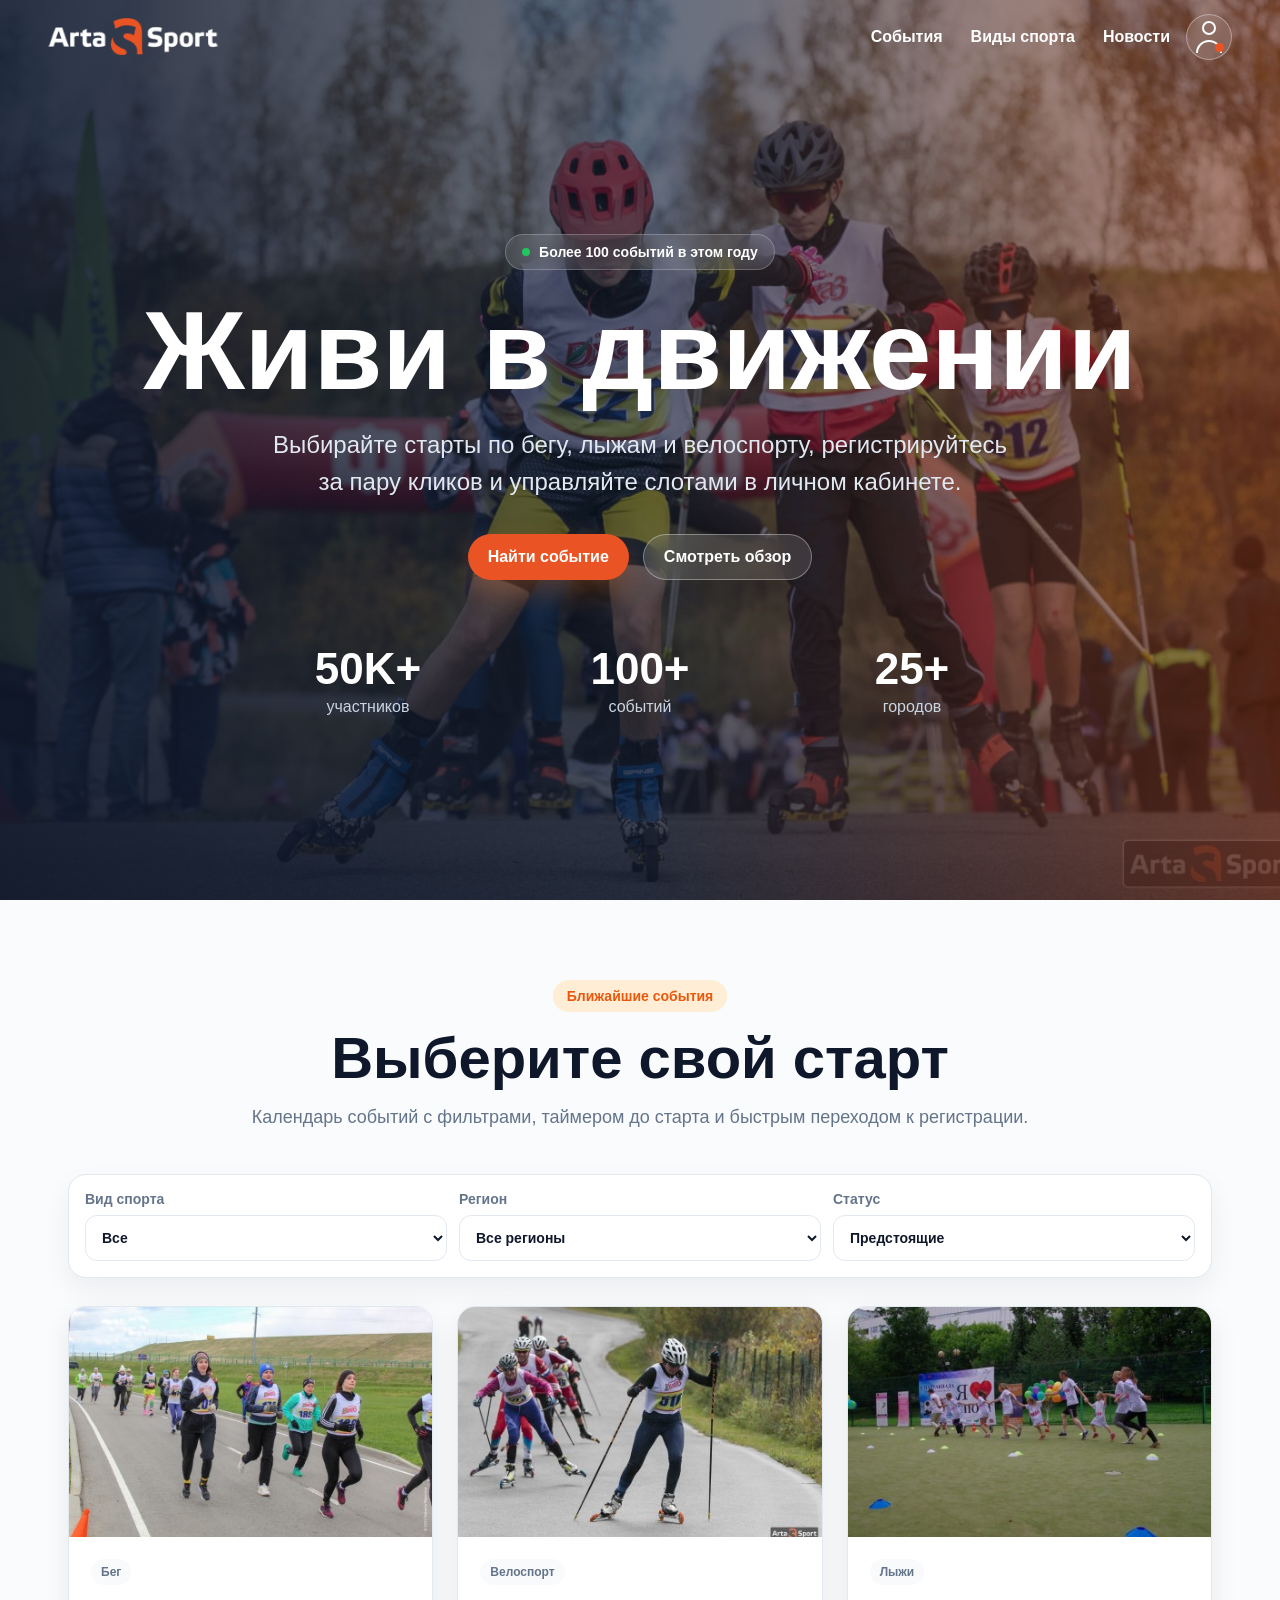
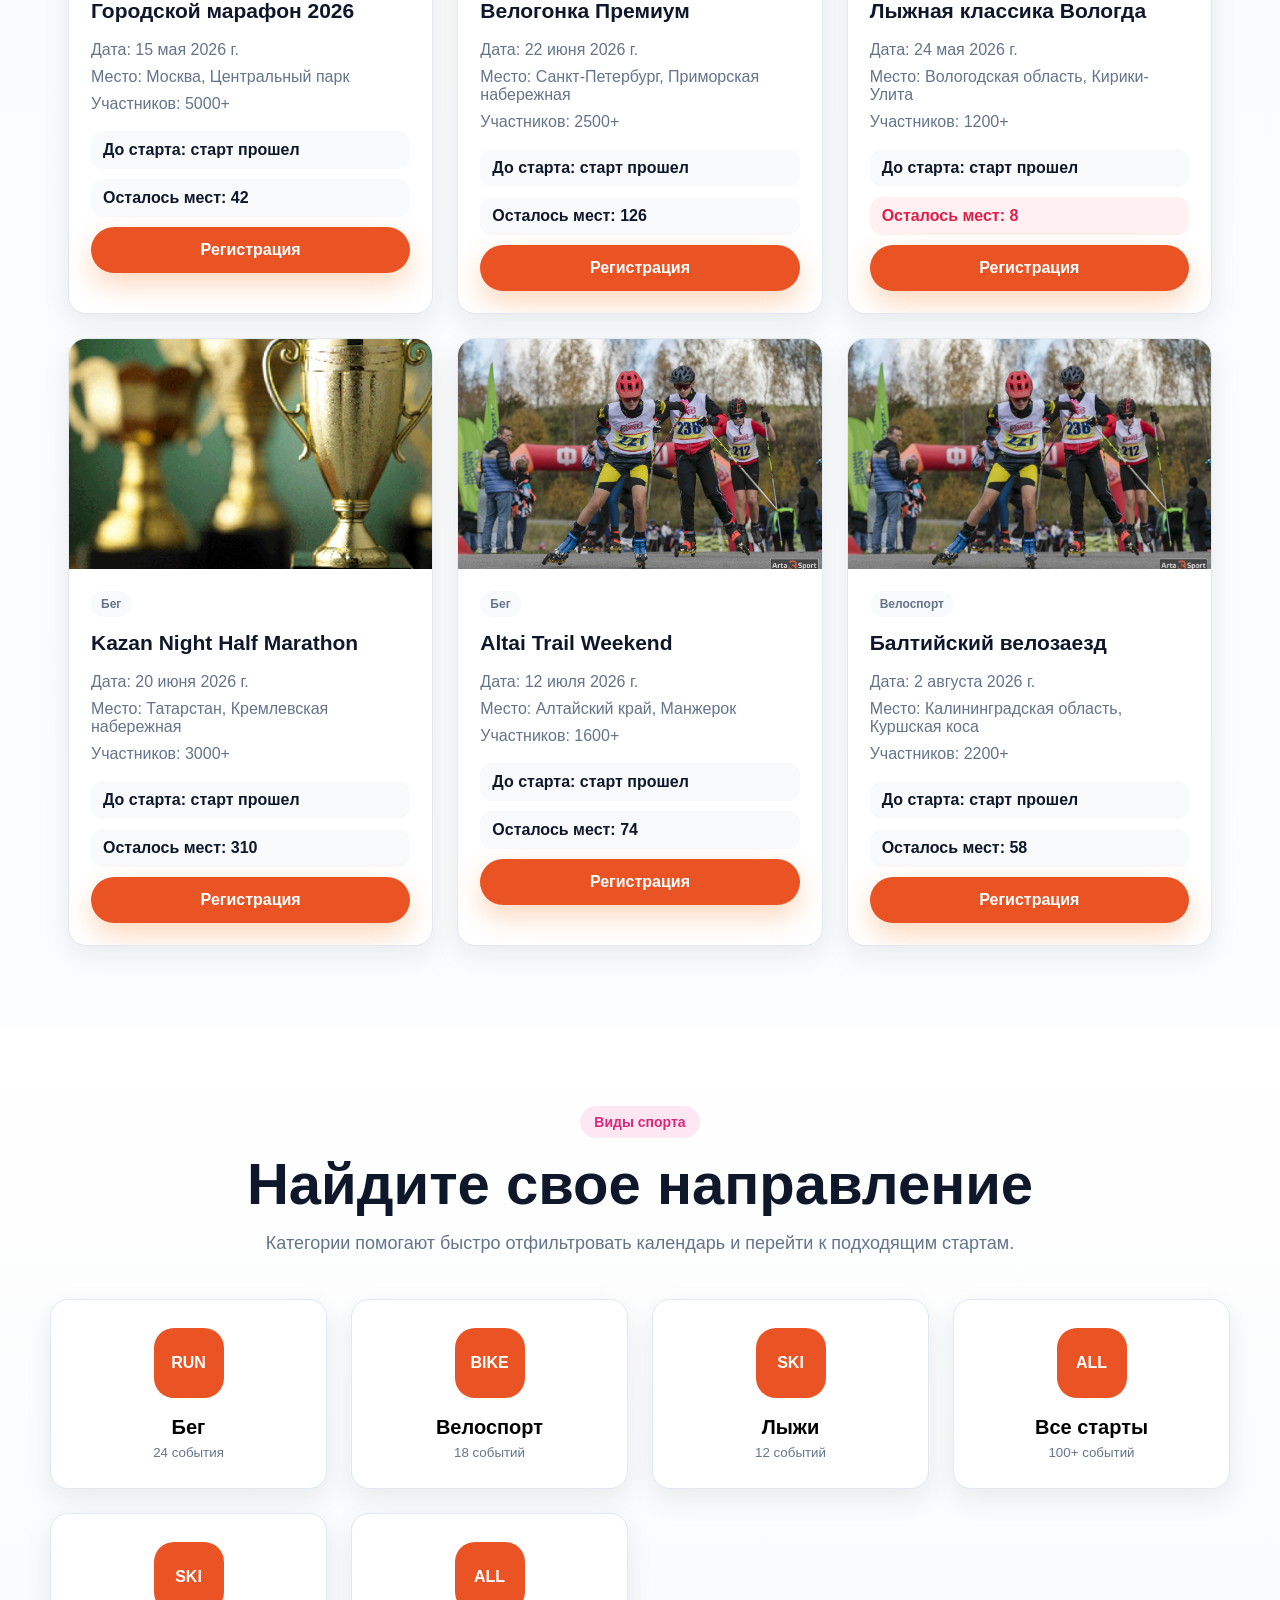
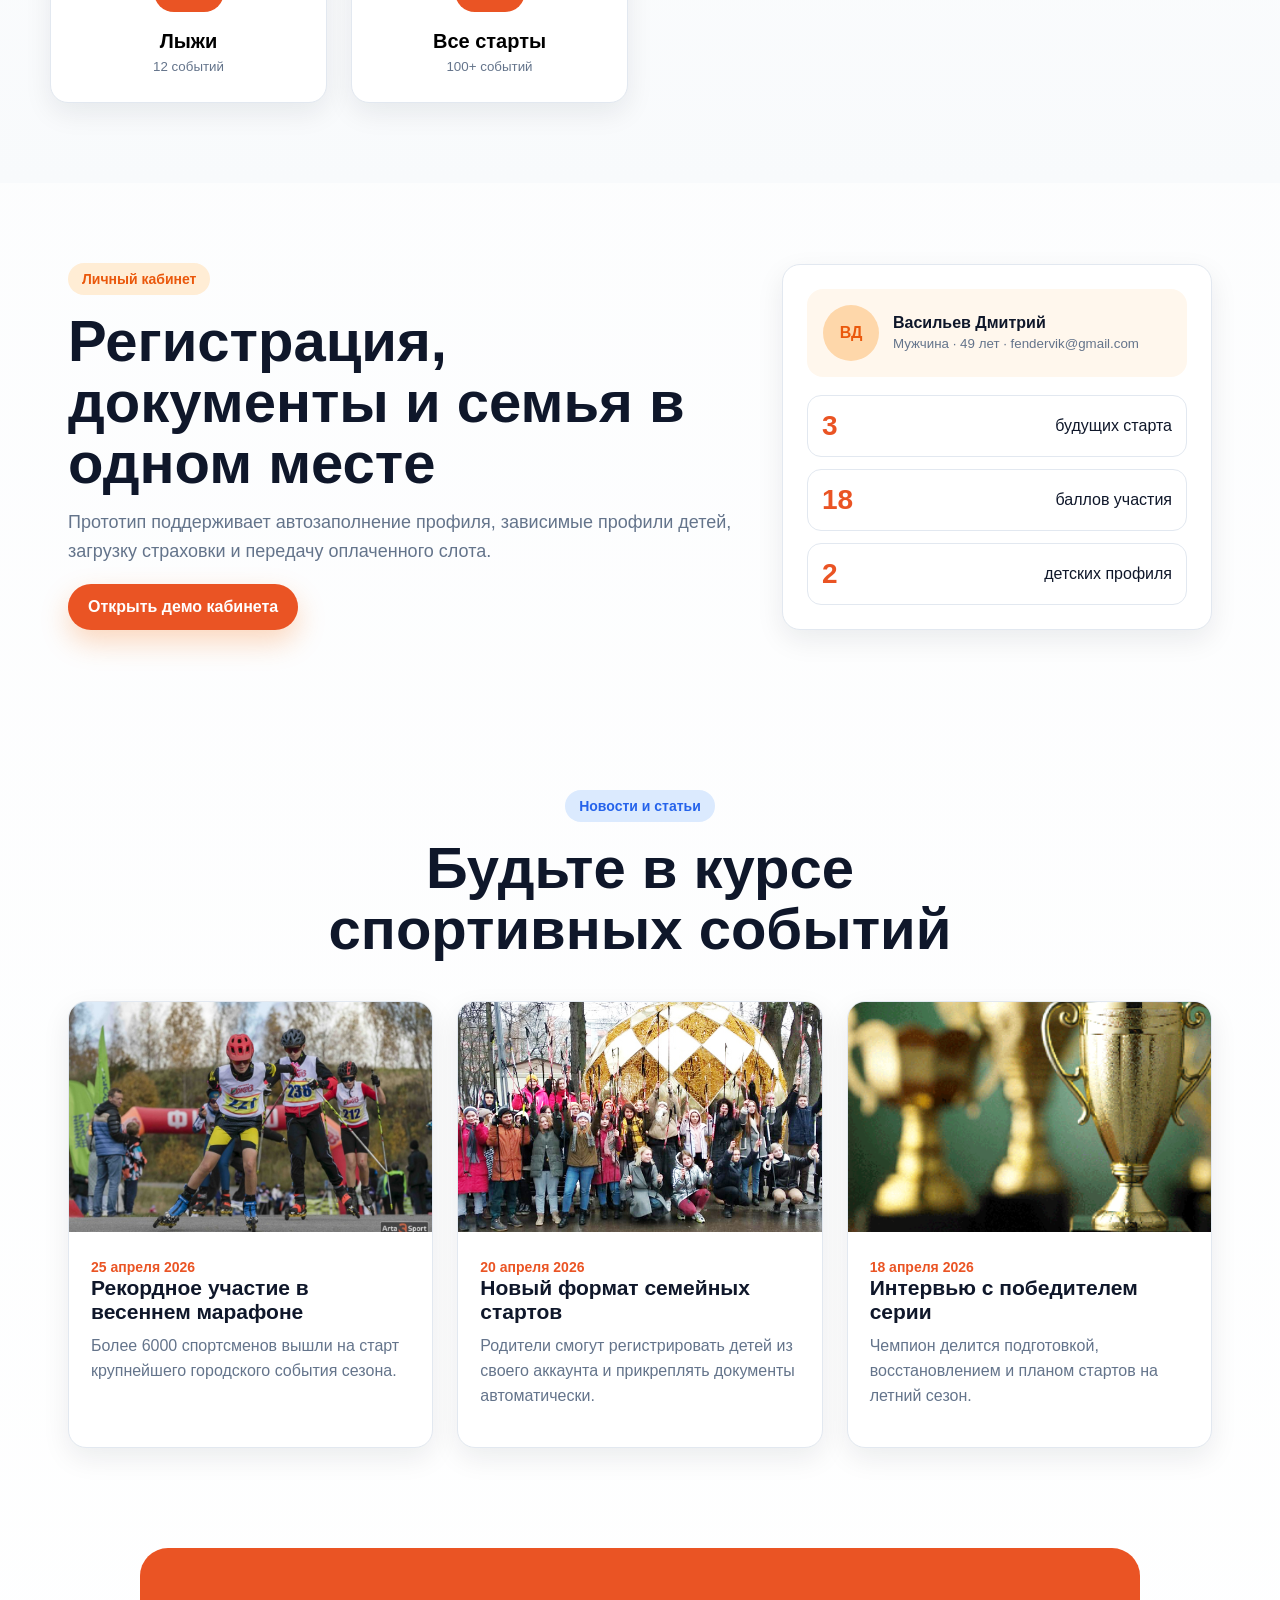
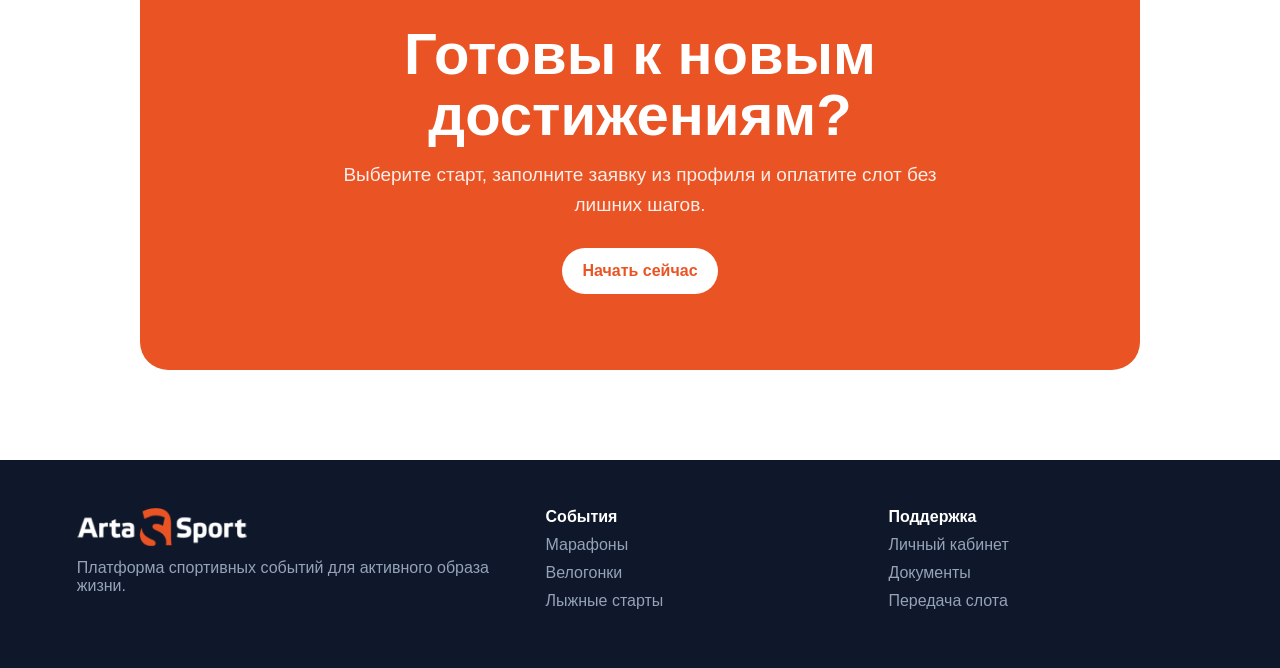
==== commit 968633f2: "Add files via upload" ====
--- a/index.html
+++ b/index.html
@@ -1,195 +1,195 @@
-<!doctype html>
-<html lang="ru">
-<head>
-  <meta charset="utf-8">
-  <meta name="viewport" content="width=device-width, initial-scale=1">
-  <title>ARTA Sport — спортивные события</title>
-  <link rel="stylesheet" href="prototype.css">
-</head>
-<body class="home-page">
-  <header class="site-header">
-    <a class="brand" href="#top" aria-label="ARTA Sport">
-      <img class="logo-img" src="src/logo_1.png" alt="Arta Sport">
-    </a>
-    <nav class="desktop-nav" aria-label="Основная навигация">
-      <a href="#events">События</a>
-      <a href="#sports">Виды спорта</a>
-      <a href="#news">Новости</a>
-    </nav>
-    <div class="account-menu">
-      <button class="account-icon" type="button" aria-label="Личный кабинет" aria-expanded="false">
-        <span></span>
-      </button>
-      
-    </div><div class="account-dropdown" aria-label="Меню личного кабинета">
-        <a class="account-primary" href="lk.html">Открыть личный кабинет</a>
-        <a href="lk.html#profile">Профиль</a>
-        <a href="lk.html#documents">Документы</a>
-        <a href="lk.html#registrations">Регистрации</a>
-      </div>
-    <button class="menu-toggle" type="button" aria-label="Открыть меню">☰</button>
-  </header>
-
-  <nav class="mobile-menu" aria-label="Мобильная навигация">
-    <a href="#events">События</a>
-    <a href="#sports">Виды спорта</a>
-    <a href="#news">Новости</a>
-    <a href="lk.html">Личный кабинет</a>
-  </nav>
-
-  <main id="top">
-    <section class="hero">
-      <div class="hero-media">
-        <img src="src/imports/1440WLight/12c1e2c7563da31303ab1c49523794c71ae6664c.png" alt="Спортивный старт">
-      </div>
-      <div class="hero-overlay"></div>
-      <div class="hero-content">
-        <p class="hero-pill"><span></span> Более 100 событий в этом году</p>
-        <h1>Живи в движении</h1>
-        <p class="hero-text">Выбирайте старты по бегу, лыжам и велоспорту, регистрируйтесь за пару кликов и управляйте слотами в личном кабинете.</p>
-        <div class="hero-actions">
-          <button class="primary-btn" type="button" data-scroll="#events">Найти событие</button>
-          <button class="glass-btn" type="button" data-open-modal="video">Смотреть обзор</button>
-        </div>
-        <div class="hero-stats">
-          <div><strong>50K+</strong><span>участников</span></div>
-          <div><strong>100+</strong><span>событий</span></div>
-          <div><strong>25+</strong><span>городов</span></div>
-        </div>
-      </div>
-    </section>
-
-    <section class="section" id="events">
-      <div class="section-head">
-        <p class="label">Ближайшие события</p>
-        <h2>Выберите свой старт</h2>
-        <p>Календарь событий с фильтрами, таймером до старта и быстрым переходом к регистрации.</p>
-      </div>
-
-      <form class="filters" id="eventFilters">
-        <label>Вид спорта
-          <select id="sportFilter">
-            <option value="all">Все</option>
-            <option value="run">Бег</option>
-            <option value="bike">Велоспорт</option>
-            <option value="ski">Лыжи</option>
-          </select>
-        </label>
-        <label>Регион
-          <select id="regionFilter">
-            <option value="all">Все регионы</option>
-          </select>
-        </label>
-        <label>Статус
-          <select id="statusFilter">
-            <option value="upcoming">Предстоящие</option>
-            <option value="past">Прошедшие</option>
-            <option value="all">Все</option>
-          </select>
-        </label>
-      </form>
-
-      <div class="event-grid" id="eventGrid"></div>
-    </section>
-
-    <section class="section sports-section" id="sports">
-      <div class="section-head">
-        <p class="label pink">Виды спорта</p>
-        <h2>Найдите свое направление</h2>
-        <p>Категории помогают быстро отфильтровать календарь и перейти к подходящим стартам.</p>
-      </div>
-      <div class="sports-grid">
-        <button class="sport-card" type="button" data-sport="run"><span>RUN</span><strong>Бег</strong><small>24 события</small></button>
-        <button class="sport-card" type="button" data-sport="bike"><span>BIKE</span><strong>Велоспорт</strong><small>18 событий</small></button>
-        <button class="sport-card" type="button" data-sport="ski"><span>SKI</span><strong>Лыжи</strong><small>12 событий</small></button>
-        <button class="sport-card" type="button" data-sport="all"><span>ALL</span><strong>Все старты</strong><small>100+ событий</small></button>
-        <button class="sport-card" type="button" data-sport="ski"><span>SKI</span><strong>Лыжи</strong><small>12 событий</small></button>
-        <button class="sport-card" type="button" data-sport="all"><span>ALL</span><strong>Все старты</strong><small>100+ событий</small></button>
-      </div>
-    </section>
-
-    <section class="section account-preview" id="account">
-      <div class="account-copy">
-        <p class="label">Личный кабинет</p>
-        <h2>Регистрация, документы и семья в одном месте</h2>
-        <p>Прототип поддерживает автозаполнение профиля, зависимые профили детей, загрузку страховки и передачу оплаченного слота.</p>
-        <button class="primary-btn" type="button" data-open-modal="account">Открыть демо кабинета</button>
-      </div>
-      <div class="preview-account-card">
-        <div class="profile-line">
-          <span>ВД</span>
-          <div><strong>Васильев Дмитрий</strong><small>Мужчина · 49 лет · fendervik@gmail.com</small></div>
-        </div>
-        <div class="account-list">
-          <div><strong>3</strong><span>будущих старта</span></div>
-          <div><strong>18</strong><span>баллов участия</span></div>
-          <div><strong>2</strong><span>детских профиля</span></div>
-        </div>
-      </div>
-    </section>
-
-    <section class="section" id="news">
-      <div class="section-head">
-        <p class="label blue">Новости и статьи</p>
-        <h2>Будьте в курсе спортивных событий</h2>
-      </div>
-      <div class="news-grid">
-        <article class="news-card">
-          <img src="src/imports/1440WLight/6dd98ca0acaa339e158726df226104416d0648b6.png" alt="Участники на финише">
-          <div><time>25 апреля 2026</time><h3>Рекордное участие в весеннем марафоне</h3><p>Более 6000 спортсменов вышли на старт крупнейшего городского события сезона.</p></div>
-        </article>
-        <article class="news-card">
-          <img src="src/imports/1440WLight/70709b4fe4f01449ab339feb2339804b4a1bdff2.png" alt="Спортивная площадка">
-          <div><time>20 апреля 2026</time><h3>Новый формат семейных стартов</h3><p>Родители смогут регистрировать детей из своего аккаунта и прикреплять документы автоматически.</p></div>
-        </article>
-        <article class="news-card">
-          <img src="src/imports/1440WLight/453815ae6aaca94cfa7ba9935a5657c4abddffea.png" alt="Спортсмены">
-          <div><time>18 апреля 2026</time><h3>Интервью с победителем серии</h3><p>Чемпион делится подготовкой, восстановлением и планом стартов на летний сезон.</p></div>
-        </article>
-      </div>
-    </section>
-
-    <section class="cta">
-      <h2>Готовы к новым достижениям?</h2>
-      <p>Выберите старт, заполните заявку из профиля и оплатите слот без лишних шагов.</p>
-      <button class="light-btn" type="button" data-scroll="#events">Начать сейчас</button>
-    </section>
-  </main>
-
-  <footer class="site-footer">
-    <div>
-      <img class="logo-img footer-logo" src="src/logo_1.png" alt="Arta Sport">
-      <p>Платформа спортивных событий для активного образа жизни.</p>
-    </div>
-    <div>
-      <strong>События</strong>
-      <a href="#events">Марафоны</a>
-      <a href="#events">Велогонки</a>
-      <a href="#events">Лыжные старты</a>
-    </div>
-    <div>
-      <strong>Поддержка</strong>
-      <a href="#account">Личный кабинет</a>
-      <a href="#account">Документы</a>
-      <a href="#account">Передача слота</a>
-    </div>
-  </footer>
-
-  <div class="modal" id="modal" aria-hidden="true">
-    <div class="modal-backdrop" data-close-modal></div>
-    <div class="modal-card">
-      <button class="modal-close" type="button" data-close-modal aria-label="Закрыть">×</button>
-      <h2 id="modalTitle"></h2>
-      <div id="modalBody"></div>
-    </div>
-  </div>
-
-  <div class="toast" id="toast" role="status" aria-live="polite"></div>
-
-  <script src="https://code.jquery.com/jquery-3.7.1.min.js"></script>
-  <script>
-    window.jQuery || document.write('<script src="prototype-jquery-fallback.js"><\/script>');
-  </script>
-  <script src="prototype.js"></script>
-</body>
-</html>
+<!doctype html>
+<html lang="ru">
+<head>
+  <meta charset="utf-8">
+  <meta name="viewport" content="width=device-width, initial-scale=1">
+  <title>ARTA Sport — спортивные события</title>
+  <link rel="stylesheet" href="prototype.css">
+</head>
+<body class="home-page">
+  <header class="site-header">
+    <a class="brand" href="#top" aria-label="ARTA Sport">
+      <img class="logo-img" src="src/logo_1.png" alt="Arta Sport">
+    </a>
+    <nav class="desktop-nav" aria-label="Основная навигация">
+      <a href="#events">События</a>
+      <a href="#sports">Виды спорта</a>
+      <a href="#news">Новости</a>
+    </nav>
+    <div class="account-menu">
+      <button class="account-icon" type="button" aria-label="Личный кабинет" aria-expanded="false">
+        <span></span>
+      </button>
+      
+    </div><div class="account-dropdown" aria-label="Меню личного кабинета">
+        <a class="account-primary" href="lk.html">Открыть личный кабинет</a>
+        <a href="lk.html#profile">Профиль</a>
+        <a href="lk.html#documents">Документы</a>
+        <a href="lk.html#registrations">Регистрации</a>
+      </div>
+    <button class="menu-toggle" type="button" aria-label="Открыть меню">☰</button>
+  </header>
+
+  <nav class="mobile-menu" aria-label="Мобильная навигация">
+    <a href="#events">События</a>
+    <a href="#sports">Виды спорта</a>
+    <a href="#news">Новости</a>
+    <a href="lk.html">Личный кабинет</a>
+  </nav>
+
+  <main id="top">
+    <section class="hero">
+      <div class="hero-media">
+        <img src="src/imports/1440WLight/12c1e2c7563da31303ab1c49523794c71ae6664c.png" alt="Спортивный старт">
+      </div>
+      <div class="hero-overlay"></div>
+      <div class="hero-content">
+        <p class="hero-pill"><span></span> Более 100 событий в этом году</p>
+        <h1>Живи в движении</h1>
+        <p class="hero-text">Выбирайте старты по бегу, лыжам и велоспорту, регистрируйтесь за пару кликов и управляйте слотами в личном кабинете.</p>
+        <div class="hero-actions">
+          <button class="primary-btn" type="button" data-scroll="#events">Найти событие</button>
+          <button class="glass-btn" type="button" data-open-modal="video">Смотреть обзор</button>
+        </div>
+        <div class="hero-stats">
+          <div><strong>50K+</strong><span>участников</span></div>
+          <div><strong>100+</strong><span>событий</span></div>
+          <div><strong>25+</strong><span>городов</span></div>
+        </div>
+      </div>
+    </section>
+
+    <section class="section" id="events">
+      <div class="section-head">
+        <p class="label">Ближайшие события</p>
+        <h2>Выберите свой старт</h2>
+        <p>Календарь событий с фильтрами, таймером до старта и быстрым переходом к регистрации.</p>
+      </div>
+
+      <form class="filters" id="eventFilters">
+        <label>Вид спорта
+          <select id="sportFilter">
+            <option value="all">Все</option>
+            <option value="run">Бег</option>
+            <option value="bike">Велоспорт</option>
+            <option value="ski">Лыжи</option>
+          </select>
+        </label>
+        <label>Регион
+          <select id="regionFilter">
+            <option value="all">Все регионы</option>
+          </select>
+        </label>
+        <label>Статус
+          <select id="statusFilter">
+            <option value="upcoming">Предстоящие</option>
+            <option value="past">Прошедшие</option>
+            <option value="all">Все</option>
+          </select>
+        </label>
+      </form>
+
+      <div class="event-grid" id="eventGrid"></div>
+    </section>
+
+    <section class="section sports-section" id="sports">
+      <div class="section-head">
+        <p class="label pink">Виды спорта</p>
+        <h2>Найдите свое направление</h2>
+        <p>Категории помогают быстро отфильтровать календарь и перейти к подходящим стартам.</p>
+      </div>
+      <div class="sports-grid">
+        <button class="sport-card" type="button" data-sport="run"><span>RUN</span><strong>Бег</strong><small>24 события</small></button>
+        <button class="sport-card" type="button" data-sport="bike"><span>BIKE</span><strong>Велоспорт</strong><small>18 событий</small></button>
+        <button class="sport-card" type="button" data-sport="ski"><span>SKI</span><strong>Лыжи</strong><small>12 событий</small></button>
+        <button class="sport-card" type="button" data-sport="all"><span>ALL</span><strong>Все старты</strong><small>100+ событий</small></button>
+        <button class="sport-card" type="button" data-sport="ski"><span>SKI</span><strong>Лыжи</strong><small>12 событий</small></button>
+        <button class="sport-card" type="button" data-sport="all"><span>ALL</span><strong>Все старты</strong><small>100+ событий</small></button>
+      </div>
+    </section>
+
+    <section class="section account-preview" id="account">
+      <div class="account-copy">
+        <p class="label">Личный кабинет</p>
+        <h2>Регистрация, документы и семья в одном месте</h2>
+        <p>Прототип поддерживает автозаполнение профиля, зависимые профили детей, загрузку страховки и передачу оплаченного слота.</p>
+        <button class="primary-btn" type="button" data-open-modal="account">Открыть демо кабинета</button>
+      </div>
+      <div class="preview-account-card">
+        <div class="profile-line">
+          <span>ВД</span>
+          <div><strong>Васильев Дмитрий</strong><small>Мужчина · 49 лет · fendervik@gmail.com</small></div>
+        </div>
+        <div class="account-list">
+          <div><strong>3</strong><span>будущих старта</span></div>
+          <div><strong>18</strong><span>баллов участия</span></div>
+          <div><strong>2</strong><span>детских профиля</span></div>
+        </div>
+      </div>
+    </section>
+
+    <section class="section" id="news">
+      <div class="section-head">
+        <p class="label blue">Новости и статьи</p>
+        <h2>Будьте в курсе спортивных событий</h2>
+      </div>
+      <div class="news-grid">
+        <article class="news-card">
+          <img src="src/imports/1440WLight/6dd98ca0acaa339e158726df226104416d0648b6.png" alt="Участники на финише">
+          <div><time>25 апреля 2026</time><h3>Рекордное участие в весеннем марафоне</h3><p>Более 6000 спортсменов вышли на старт крупнейшего городского события сезона.</p></div>
+        </article>
+        <article class="news-card">
+          <img src="src/imports/1440WLight/70709b4fe4f01449ab339feb2339804b4a1bdff2.png" alt="Спортивная площадка">
+          <div><time>20 апреля 2026</time><h3>Новый формат семейных стартов</h3><p>Родители смогут регистрировать детей из своего аккаунта и прикреплять документы автоматически.</p></div>
+        </article>
+        <article class="news-card">
+          <img src="src/imports/1440WLight/453815ae6aaca94cfa7ba9935a5657c4abddffea.png" alt="Спортсмены">
+          <div><time>18 апреля 2026</time><h3>Интервью с победителем серии</h3><p>Чемпион делится подготовкой, восстановлением и планом стартов на летний сезон.</p></div>
+        </article>
+      </div>
+    </section>
+
+    <section class="cta">
+      <h2>Готовы к новым достижениям?</h2>
+      <p>Выберите старт, заполните заявку из профиля и оплатите слот без лишних шагов.</p>
+      <button class="light-btn" type="button" data-scroll="#events">Начать сейчас</button>
+    </section>
+  </main>
+
+  <footer class="site-footer">
+    <div>
+      <img class="logo-img footer-logo" src="src/logo_1.png" alt="Arta Sport">
+      <p>Платформа спортивных событий для активного образа жизни.</p>
+    </div>
+    <div>
+      <strong>События</strong>
+      <a href="#events">Марафоны</a>
+      <a href="#events">Велогонки</a>
+      <a href="#events">Лыжные старты</a>
+    </div>
+    <div>
+      <strong>Поддержка</strong>
+      <a href="#account">Личный кабинет</a>
+      <a href="#account">Документы</a>
+      <a href="#account">Передача слота</a>
+    </div>
+  </footer>
+
+  <div class="modal" id="modal" aria-hidden="true">
+    <div class="modal-backdrop" data-close-modal></div>
+    <div class="modal-card">
+      <button class="modal-close" type="button" data-close-modal aria-label="Закрыть">×</button>
+      <h2 id="modalTitle"></h2>
+      <div id="modalBody"></div>
+    </div>
+  </div>
+
+  <div class="toast" id="toast" role="status" aria-live="polite"></div>
+
+  <script src="https://code.jquery.com/jquery-3.7.1.min.js"></script>
+  <script>
+    window.jQuery || document.write('<script src="prototype-jquery-fallback.js"><\/script>');
+  </script>
+  <script src="prototype.js"></script>
+</body>
+</html>
--- a/prototype.css
+++ b/prototype.css
@@ -3,7 +3,7 @@
   --ink: #0f172a;
   --muted: #64748b;
   --line: #e2e8f0;
-  --orange: #f97316;
+  --orange: #EA5424;
   --pink: #db2777;
   --blue: #2563eb;
   --green: #16a34a;
@@ -144,7 +144,7 @@
   height: 9px;
   border: 0;
   border-radius: 50%;
-  background: linear-gradient(90deg, var(--orange), var(--pink));
+  background: var(--orange);
 }
 
 .account-dropdown {
@@ -178,7 +178,7 @@
 
 .account-dropdown .account-primary {
   margin-bottom: 4px;
-  background: linear-gradient(90deg, var(--orange), var(--pink));
+  background: var(--orange);
   color: #ffffff;
 }
 
@@ -198,7 +198,7 @@
 .header-action,
 .primary-btn {
   border: 0;
-  background: linear-gradient(90deg, var(--orange), var(--pink));
+  background: var(--orange);
   color: #ffffff;
   box-shadow: 0 12px 28px rgba(249, 115, 22, .28);
 }
@@ -552,7 +552,7 @@
   place-items: center;
   margin: 0 auto 18px;
   border-radius: 20px;
-  background: linear-gradient(135deg, var(--orange), var(--pink));
+  background: var(--orange);
   color: #ffffff;
   font-weight: 900;
 }
@@ -649,7 +649,7 @@
   margin: 20px auto 90px;
   border-radius: 28px;
   padding: clamp(38px, 7vw, 76px);
-  background: linear-gradient(135deg, var(--orange), var(--pink), #7c3aed);
+  background: var(--orange);
   color: #ffffff;
   text-align: center;
 }
@@ -836,7 +836,7 @@
   --muted: #64748b;
   --line: #e2e8f0;
   --card: #ffffff;
-  --orange: #f97316;
+  --orange: #EA5424;
   --pink: #db2777;
   --blue: #2563eb;
   --green: #16a34a;
@@ -922,7 +922,7 @@
   background: rgba(255, 255, 255, .1);
   color: #ffffff;
 }.lk-page .side-link.is-active .nav-ico {
-  background: linear-gradient(135deg, var(--orange), var(--pink));
+  background: var(--orange);
   color: #ffffff;
 }.lk-page .side-link.muted { color: #94a3b8; }.lk-page .nav-ico {
   display: grid;
@@ -986,7 +986,7 @@
   height: 64px;
   place-items: center;
   border-radius: 50%;
-  background: linear-gradient(135deg, var(--orange), var(--pink));
+  background: var(--orange);
   color: #ffffff;
   font-size: 24px;
   font-weight: 900;
@@ -1001,7 +1001,7 @@
   font-weight: 900;
 }.lk-page .primary-btn {
   border: 0;
-  background: linear-gradient(90deg, var(--orange), var(--pink));
+  background: var(--orange);
   color: #ffffff;
   box-shadow: 0 12px 28px rgba(249, 115, 22, .25);
 }.lk-page .primary-btn:disabled { cursor: not-allowed; background: #cbd5e1; box-shadow: none; }.lk-page .ghost-btn {
@@ -1023,7 +1023,27 @@
   padding: 20px;
   background: #ffffff;
   box-shadow: 0 10px 28px rgba(15, 23, 42, .06);
-}.lk-page .metrics-grid strong { display: block; color: var(--orange); font-size: 36px; line-height: 1; }.lk-page .metrics-grid span { display: block; margin-top: 6px; color: var(--muted); font-weight: 800; }.lk-page .block-title, .lk-page .panel-head, .lk-page .section-head, .lk-page .document-card, .lk-page .event-row, .lk-page .order-item, .lk-page .result-item {
+}.lk-page .metrics-grid .metric-link {
+  cursor: pointer;
+  transition: border-color .18s ease, box-shadow .18s ease, transform .18s ease;
+}.lk-page .metrics-grid .metric-link:hover,
+.lk-page .metrics-grid .metric-link:focus-visible {
+  border-color: rgba(234, 84, 36, .55);
+  box-shadow: 0 16px 36px rgba(234, 84, 36, .16);
+  outline: 0;
+  transform: translateY(-1px);
+}.lk-page .metrics-grid strong { display: block; color: var(--orange); font-size: 36px; line-height: 1; }.lk-page .metrics-grid span { display: block; margin-top: 6px; color: var(--muted); font-weight: 800; }.lk-page .metrics-grid .metric-action {
+  align-content: start;
+  display: grid;
+  gap: 12px;
+}.lk-page .metrics-grid .metric-action strong {
+  font-size: 22px;
+  line-height: 1.12;
+}.lk-page .metrics-grid .metric-action span {
+  margin-top: 0;
+}.lk-page .metrics-grid .metric-action .primary-btn {
+  width: fit-content;
+}.lk-page .block-title, .lk-page .panel-head, .lk-page .section-head, .lk-page .document-card, .lk-page .event-row, .lk-page .order-item, .lk-page .result-item {
   display: flex;
   gap: 14px;
 }.lk-page .block-title, .lk-page .panel-head, .lk-page .section-head {
@@ -1031,9 +1051,15 @@
   justify-content: space-between;
   margin-bottom: 16px;
 }.lk-page .partner-logo {
-  color: var(--pink);
-  font-size: 28px;
-  font-weight: 900;
+  display: inline-flex;
+  align-items: center;
+}.lk-page .partner-logo img,
+.lk-page .partner-heading img {
+  display: block;
+  width: min(180px, 42vw);
+  height: auto;
+}.lk-page .partner-heading {
+  margin-bottom: 0;
 }.lk-page .insurance-grid, .lk-page .dashboard-grid, .lk-page .document-grid, .lk-page .training-grid, .lk-page .family-list, .lk-page .calendar-list, .lk-page .order-list, .lk-page .result-list {
   display: grid;
   gap: 14px;
@@ -1052,25 +1078,6 @@
 }.lk-page .choice-card:hover, .lk-page .choice-card.is-selected {
   border-color: rgba(249, 115, 22, .65);
   box-shadow: 0 16px 36px rgba(249, 115, 22, .16);
-}.lk-page .deduction-banner {
-  display: grid;
-  gap: 22px;
-  margin-top: 34px;
-  border-radius: 24px;
-  padding: clamp(24px, 5vw, 44px);
-  background: linear-gradient(135deg, var(--orange), var(--pink), #7c3aed);
-  color: #ffffff;
-  overflow: hidden;
-}.lk-page .deduction-banner .eyebrow { background: rgba(255, 255, 255, .16); color: #ffffff; }.lk-page .deduction-banner h3 { margin-bottom: 12px; font-size: 30px; }.lk-page .deduction-banner p { max-width: 520px; color: rgba(255, 255, 255, .88); line-height: 1.6; }.lk-page .deduction-banner .primary-btn { background: #ffffff; color: var(--orange); box-shadow: none; }.lk-page .banner-visual {
-  display: grid;
-  min-height: 150px;
-  place-items: center;
-  border: 1px solid rgba(255, 255, 255, .25);
-  border-radius: 24px;
-  background: rgba(255, 255, 255, .12);
-  color: #ffffff;
-  font-size: 86px;
-  font-weight: 900;
 }.lk-page .dashboard-grid { margin-top: 24px; }.lk-page .start-item, .lk-page .family-item {
   display: grid;
   gap: 8px;
@@ -1202,7 +1209,7 @@
     height: calc(100vh - 36px);
     border-radius: 26px;
     transform: none;
-  }.lk-page .profile-summary { grid-template-columns: auto 1fr auto; }.lk-page .metrics-grid { grid-template-columns: repeat(3, minmax(0, 1fr)); }.lk-page .insurance-grid, .lk-page .dashboard-grid, .lk-page .document-grid, .lk-page .training-grid { grid-template-columns: repeat(2, minmax(0, 1fr)); }.lk-page .filters { grid-template-columns: repeat(3, minmax(0, 1fr)); }.lk-page .event-row, .lk-page .order-item, .lk-page .result-item { grid-template-columns: minmax(0, 1fr) 210px; align-items: center; }.lk-page .deduction-banner { grid-template-columns: minmax(0, 1fr) 240px; align-items: center; }.lk-page .drawer-panel {
+  }.lk-page .profile-summary { grid-template-columns: auto 1fr auto; }.lk-page .metrics-grid { grid-template-columns: repeat(3, minmax(0, 1fr)); }.lk-page .dashboard-grid, .lk-page .document-grid, .lk-page .training-grid { grid-template-columns: repeat(2, minmax(0, 1fr)); }.lk-page .filters { grid-template-columns: repeat(3, minmax(0, 1fr)); }.lk-page .event-row, .lk-page .order-item, .lk-page .result-item { grid-template-columns: minmax(0, 1fr) 210px; align-items: center; }.lk-page .drawer-panel {
     top: 0;
     bottom: 0;
     left: auto;
@@ -1211,7 +1218,7 @@
     border-radius: 0;
     padding: 38px 28px;
   }.lk-page .toast { left: auto; max-width: 380px; }
-}@media (min-width: 1020px) {.lk-page .insurance-grid { grid-template-columns: repeat(3, minmax(0, 1fr)); }.lk-page .account-card { min-height: calc(100vh - 36px); }
+}@media (min-width: 1020px) {.lk-page .account-card { min-height: calc(100vh - 36px); }
 }
 /* Mobile overflow fixes for personal cabinet */
 .lk-page .account-card,
@@ -1301,13 +1308,6 @@
     grid-template-columns: 1fr;
   }
 
-  .lk-page .deduction-banner {
-    padding: 22px;
-  }
-
-  .lk-page .banner-visual {
-    min-height: 118px;
-  }
 
   .lk-page .event-row,
   .lk-page .order-item,
